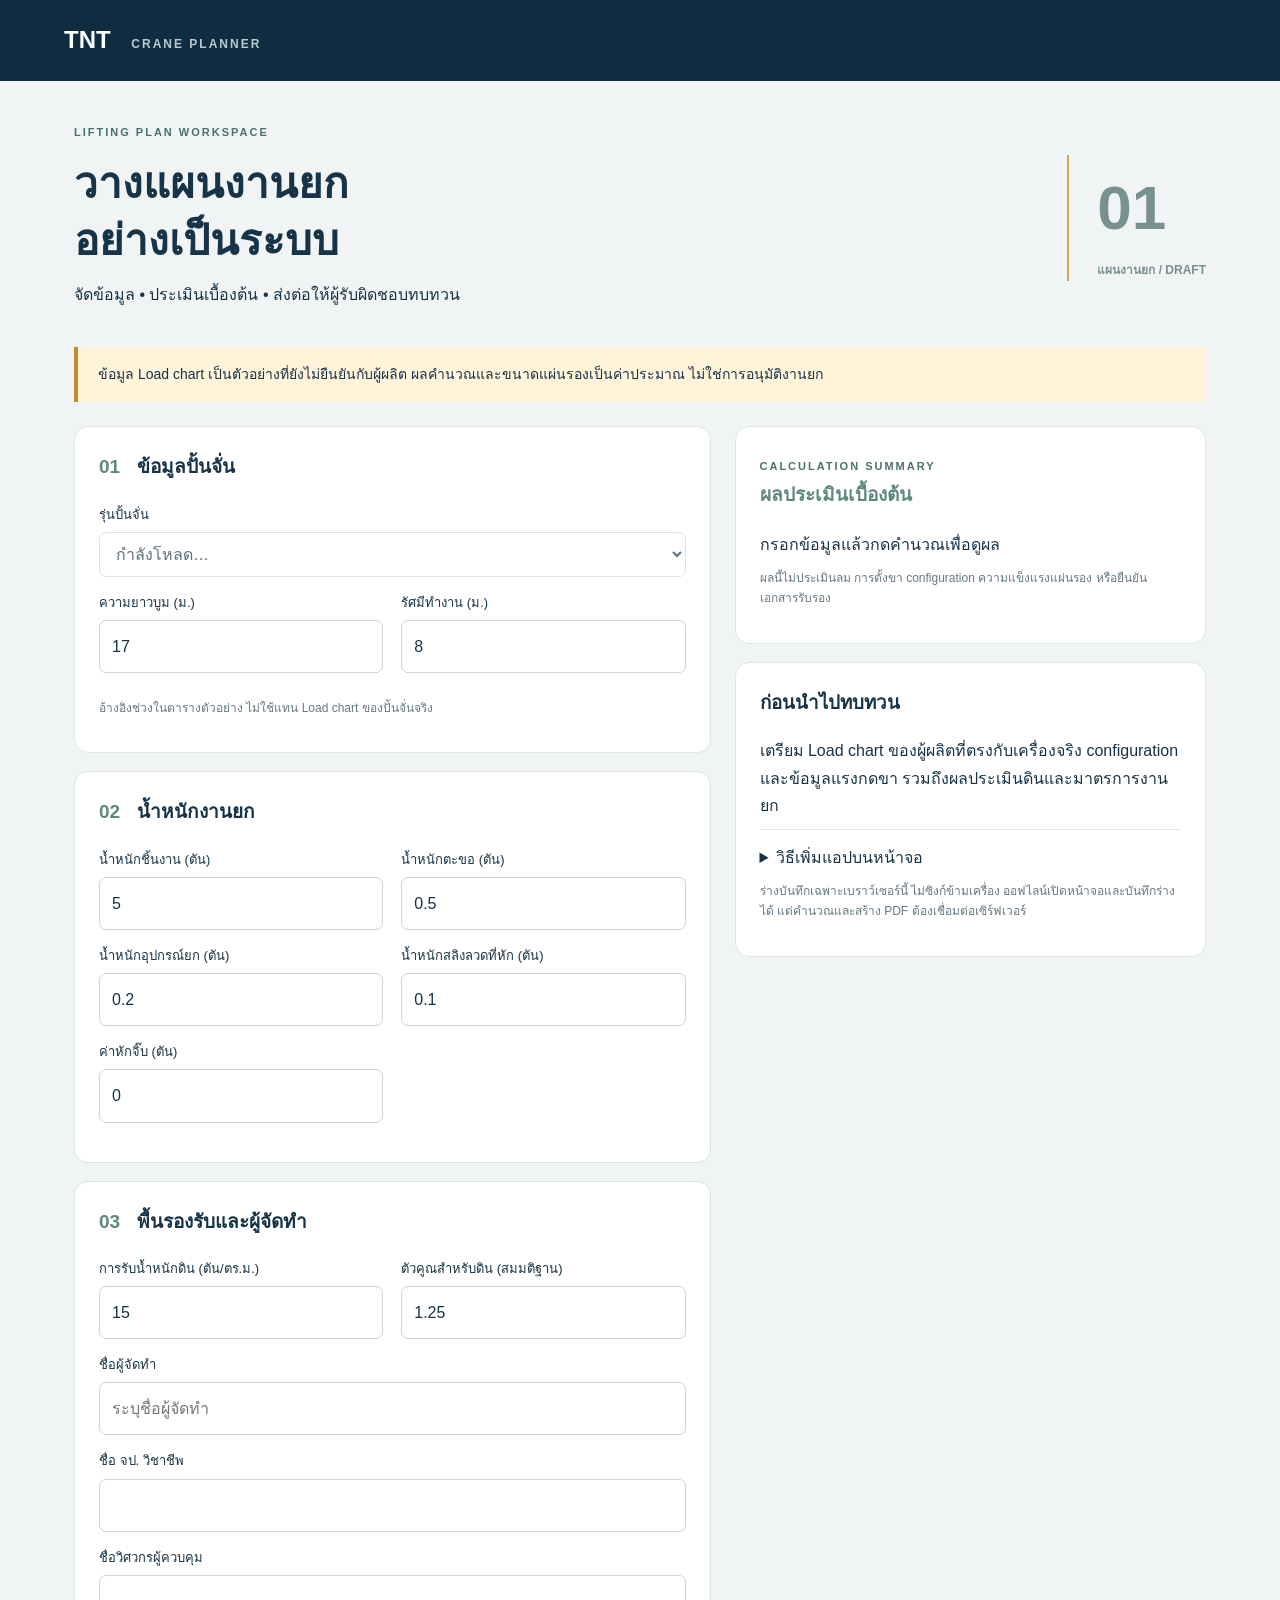
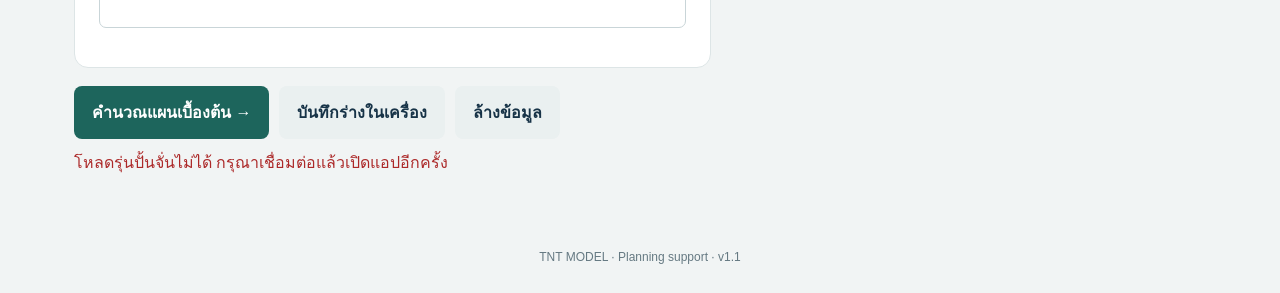
==== static/index.html @ 9330376d "feat: add installable Thai crane planning web app and draft safeguards" ====
<!doctype html><html lang="th"><head><meta charset="utf-8"><meta name="viewport" content="width=device-width,initial-scale=1"><meta name="theme-color" content="#102c40"><meta name="apple-mobile-web-app-capable" content="yes"><link rel="manifest" href="/static/manifest.webmanifest"><link rel="apple-touch-icon" href="/static/icon-192.png"><link rel="icon" href="/static/icon.svg"><link rel="stylesheet" href="/static/style.css"><title>TNT • Crane Planner</title></head><body><header><a href="/">TNT <span>CRANE PLANNER</span></a><button id="install" hidden>ติดตั้งแอป</button></header><main><div class="intro"><div><small>LIFTING PLAN WORKSPACE</small><h1>วางแผนงานยก<br>อย่างเป็นระบบ</h1><p>จัดข้อมูล • ประเมินเบื้องต้น • ส่งต่อให้ผู้รับผิดชอบทบทวน</p></div><div class="stamp">01<br><span>แผนงานยก / DRAFT</span></div></div><aside class="notice">ข้อมูล Load chart เป็นตัวอย่างที่ยังไม่ยืนยันกับผู้ผลิต ผลคำนวณและขนาดแผ่นรองเป็นค่าประมาณ ไม่ใช่การอนุมัติงานยก</aside><p id="network" role="status"></p><div class="layout"><form id="plan"><section><h2>01 <span>ข้อมูลปั้นจั่น</span></h2><label>รุ่นปั้นจั่น<select name="crane_model" id="models" required disabled><option value="">กำลังโหลด…</option></select></label><div class="fields"><label>ความยาวบูม (ม.)<input name="boom_length_m" type="number" value="17" min="0.01" step="any" required></label><label>รัศมีทำงาน (ม.)<input name="working_radius_m" type="number" value="8" min="0.01" step="any" required></label></div><p class="hint">อ้างอิงช่วงในตารางตัวอย่าง ไม่ใช้แทน Load chart ของปั้นจั่นจริง</p></section><section><h2>02 <span>น้ำหนักงานยก</span></h2><div class="fields" id="weights"></div></section><section><h2>03 <span>พื้นรองรับและผู้จัดทำ</span></h2><div class="fields" id="ground"></div><label>ชื่อผู้จัดทำ<input name="planner_name" maxlength="150" placeholder="ระบุชื่อผู้จัดทำ"></label><label>ชื่อ จป. วิชาชีพ<input name="safety_officer_name" maxlength="150"></label><label>ชื่อวิศวกรผู้ควบคุม<input name="engineer_name" maxlength="150"></label></section><div class="actions"><button type="submit" id="calculate">คำนวณแผนเบื้องต้น →</button><button type="button" id="save" class="secondary">บันทึกร่างในเครื่อง</button><button type="button" id="reset" class="secondary">ล้างข้อมูล</button></div><p id="message" role="status" aria-live="polite"></p></form><div class="results"><section><small>CALCULATION SUMMARY</small><h2>ผลประเมินเบื้องต้น</h2><p id="empty">กรอกข้อมูลแล้วกดคำนวณเพื่อดูผล</p><div id="output" hidden><div class="metric"><strong id="util"></strong><span>อัตราส่วนการใช้พิกัดตัวอย่าง</span></div><p id="status"></p><dl id="metrics"></dl><button id="pdf" class="secondary">ดาวน์โหลดรายงานร่าง PDF</button></div><p class="hint">ผลนี้ไม่ประเมินลม การตั้งขา configuration ความแข็งแรงแผ่นรอง หรือยืนยันเอกสารรับรอง</p></section><section><h3>ก่อนนำไปทบทวน</h3><p>เตรียม Load chart ของผู้ผลิตที่ตรงกับเครื่องจริง configuration และข้อมูลแรงกดขา รวมถึงผลประเมินดินและมาตรการงานยก</p><details><summary>วิธีเพิ่มแอปบนหน้าจอ</summary><p>iPhone: เปิดด้วย Safari → แชร์ → เพิ่มไปยังหน้าจอโฮม<br>Android / คอมพิวเตอร์: ใช้เมนูติดตั้งแอปของเบราว์เซอร์ (ต้องเปิดผ่าน HTTPS)</p></details><p class="hint">ร่างบันทึกเฉพาะเบราว์เซอร์นี้ ไม่ซิงก์ข้ามเครื่อง ออฟไลน์เปิดหน้าจอและบันทึกร่างได้ แต่คำนวณและสร้าง PDF ต้องเชื่อมต่อเซิร์ฟเวอร์</p></section></div></div></main><footer>TNT MODEL · Planning support · v1.1</footer><script src="/static/app.js" defer></script></body></html>
---- static/style.css ----
:root{font-family:Tahoma,Arial,sans-serif;color:#173347;background:#f1f4f4;line-height:1.7}*{box-sizing:border-box}body{margin:0}header{background:#102c40;padding:20px max(5vw,20px);display:flex;justify-content:space-between;align-items:center}header a{color:#fff;text-decoration:none;font-size:24px;font-weight:bold}header span{font-size:12px;letter-spacing:2px;margin-left:14px;color:#b9cbd1}main{max-width:1180px;margin:auto;padding:36px 24px}.intro{display:flex;justify-content:space-between;align-items:center;margin-bottom:28px}small{letter-spacing:2px;font-size:11px;color:#49716c;font-weight:bold}h1{font-size:42px;line-height:1.35;margin:12px 0}p{margin:10px 0}.stamp{font-size:62px;font-weight:bold;border-left:2px solid #d4a34b;padding-left:28px;color:#79918e}.stamp span{font-size:12px;display:block}.notice{padding:16px 20px;border-left:4px solid #c28b30;background:#fff4da;font-size:14px}.layout{display:grid;grid-template-columns:1.35fr 1fr;gap:24px;margin-top:24px}section{background:#fff;border:1px solid #dde5e6;border-radius:14px;padding:24px;margin-bottom:18px}h2{font-size:19px;margin:0 0 20px;color:#5f8880}h2 span{color:#173347;margin-left:12px}h3{margin-top:0}label{display:block;font-size:13px;margin:0 0 15px}input,select{display:block;width:100%;padding:12px;border:1px solid #c9d5d8;border-radius:7px;margin-top:6px;background:white;color:#173347;font:inherit;font-size:16px}input:focus,select:focus{outline:2px solid #3a8e81;outline-offset:2px}.fields{display:grid;grid-template-columns:1fr 1fr;gap:0 18px}.hint{font-size:12px;color:#657982}.actions{display:flex;gap:10px;flex-wrap:wrap}button{border:0;border-radius:8px;background:#1d655c;color:white;padding:13px 18px;font:inherit;font-weight:bold;cursor:pointer}.secondary{background:#eaf0f0;color:#173347}button:disabled{opacity:.5;cursor:wait}.results{align-self:start;position:sticky;top:20px}.metric{background:#102c40;color:white;padding:22px;border-radius:10px}.metric strong{font-size:42px;display:block}.metric span{font-size:12px}dl{font-size:14px}dt{color:#657982}dd{margin:0 0 14px;font-weight:bold}.error{color:#ac2929}footer{text-align:center;padding:25px;color:#657982;font-size:12px}details{border-top:1px solid #e2e8e8;padding-top:14px}summary{cursor:pointer}#message{white-space:pre-line}@media(max-width:760px){.layout{grid-template-columns:1fr}.results{position:static}h1{font-size:32px}.stamp{display:none}main{padding:24px 16px}section{padding:20px}header span{font-size:10px}.fields{gap:0 12px}}@media(max-width:380px){.fields{grid-template-columns:1fr}}
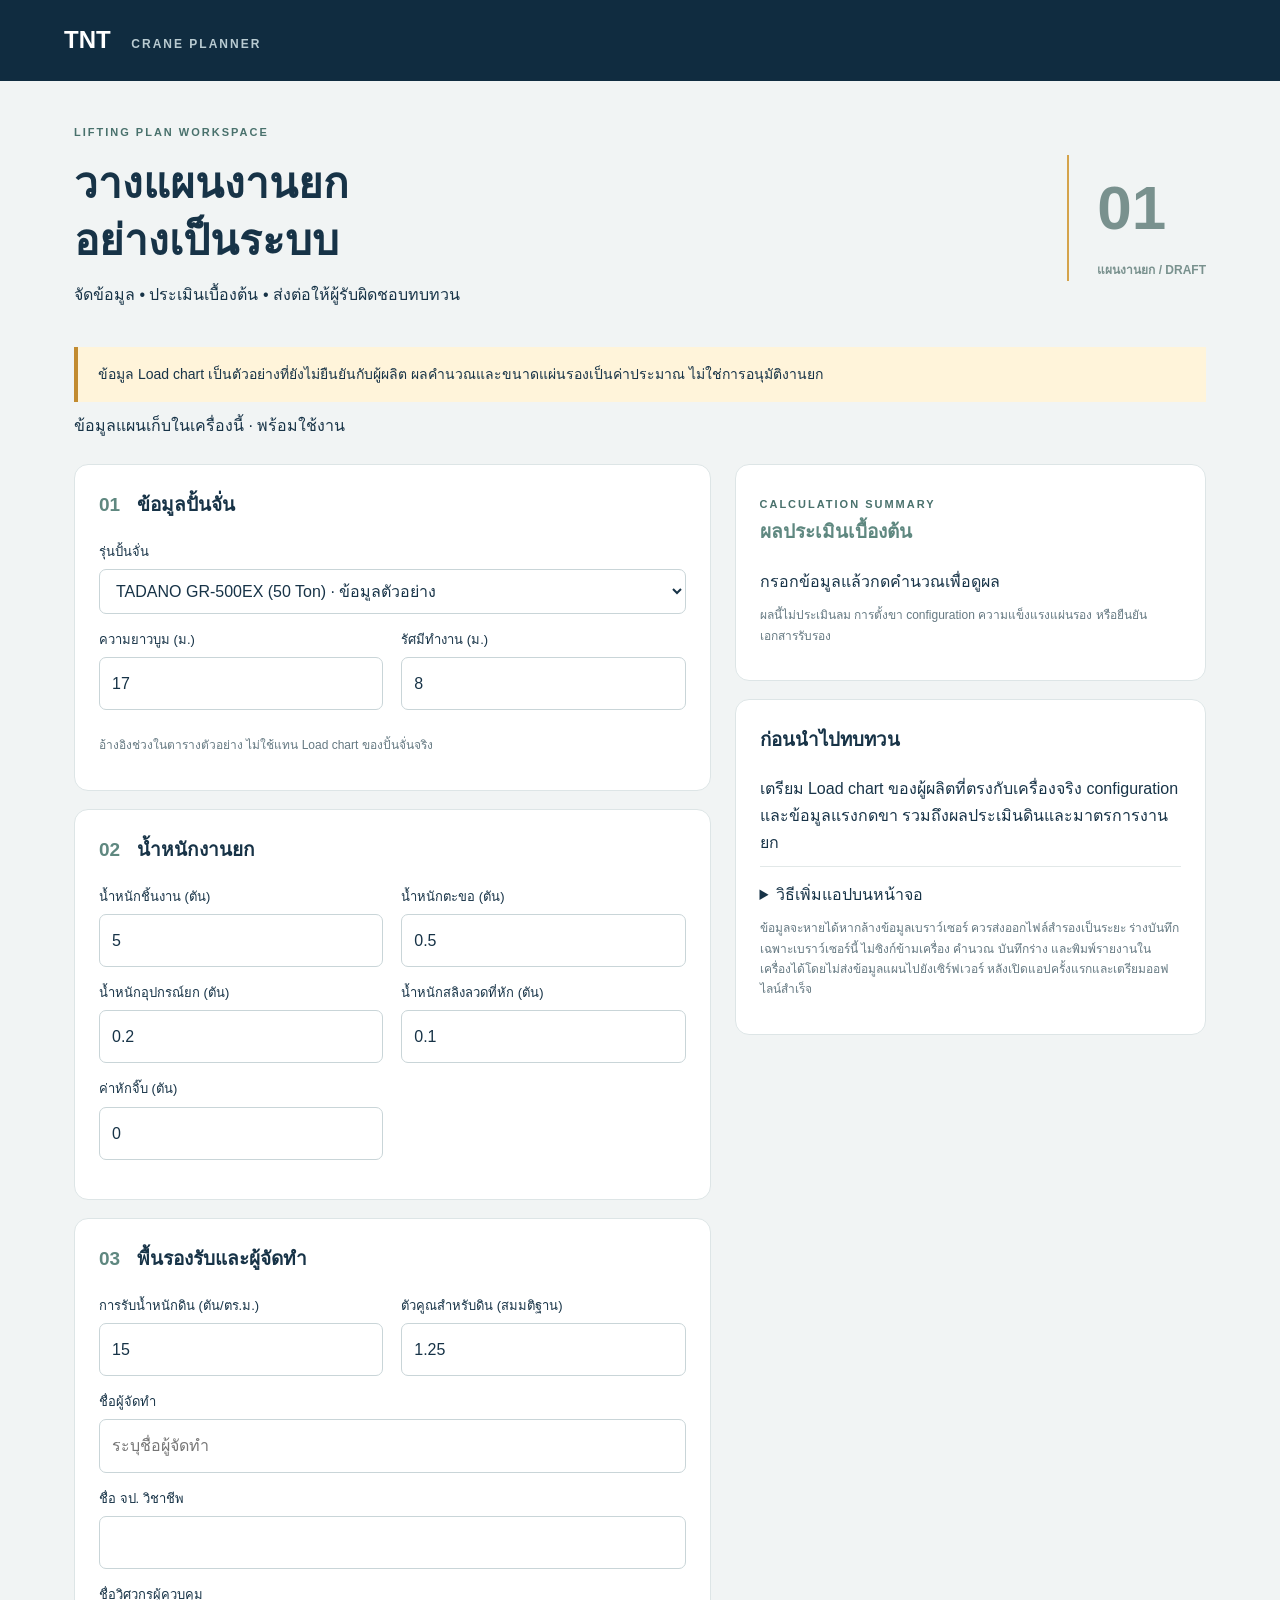
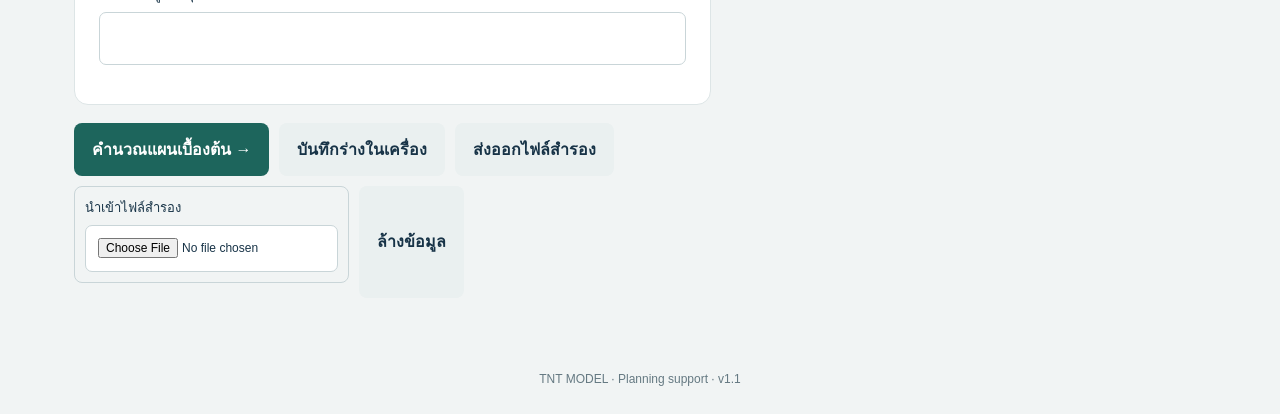
==== commit a140d128: "feat: run crane planning offline with device-local drafts and backups" ====
--- a/static/index.html
+++ b/static/index.html
@@ -1 +1 @@
-<!doctype html><html lang="th"><head><meta charset="utf-8"><meta name="viewport" content="width=device-width,initial-scale=1"><meta name="theme-color" content="#102c40"><meta name="apple-mobile-web-app-capable" content="yes"><link rel="manifest" href="/static/manifest.webmanifest"><link rel="apple-touch-icon" href="/static/icon-192.png"><link rel="icon" href="/static/icon.svg"><link rel="stylesheet" href="/static/style.css"><title>TNT • Crane Planner</title></head><body><header><a href="/">TNT <span>CRANE PLANNER</span></a><button id="install" hidden>ติดตั้งแอป</button></header><main><div class="intro"><div><small>LIFTING PLAN WORKSPACE</small><h1>วางแผนงานยก<br>อย่างเป็นระบบ</h1><p>จัดข้อมูล • ประเมินเบื้องต้น • ส่งต่อให้ผู้รับผิดชอบทบทวน</p></div><div class="stamp">01<br><span>แผนงานยก / DRAFT</span></div></div><aside class="notice">ข้อมูล Load chart เป็นตัวอย่างที่ยังไม่ยืนยันกับผู้ผลิต ผลคำนวณและขนาดแผ่นรองเป็นค่าประมาณ ไม่ใช่การอนุมัติงานยก</aside><p id="network" role="status"></p><div class="layout"><form id="plan"><section><h2>01 <span>ข้อมูลปั้นจั่น</span></h2><label>รุ่นปั้นจั่น<select name="crane_model" id="models" required disabled><option value="">กำลังโหลด…</option></select></label><div class="fields"><label>ความยาวบูม (ม.)<input name="boom_length_m" type="number" value="17" min="0.01" step="any" required></label><label>รัศมีทำงาน (ม.)<input name="working_radius_m" type="number" value="8" min="0.01" step="any" required></label></div><p class="hint">อ้างอิงช่วงในตารางตัวอย่าง ไม่ใช้แทน Load chart ของปั้นจั่นจริง</p></section><section><h2>02 <span>น้ำหนักงานยก</span></h2><div class="fields" id="weights"></div></section><section><h2>03 <span>พื้นรองรับและผู้จัดทำ</span></h2><div class="fields" id="ground"></div><label>ชื่อผู้จัดทำ<input name="planner_name" maxlength="150" placeholder="ระบุชื่อผู้จัดทำ"></label><label>ชื่อ จป. วิชาชีพ<input name="safety_officer_name" maxlength="150"></label><label>ชื่อวิศวกรผู้ควบคุม<input name="engineer_name" maxlength="150"></label></section><div class="actions"><button type="submit" id="calculate">คำนวณแผนเบื้องต้น →</button><button type="button" id="save" class="secondary">บันทึกร่างในเครื่อง</button><button type="button" id="reset" class="secondary">ล้างข้อมูล</button></div><p id="message" role="status" aria-live="polite"></p></form><div class="results"><section><small>CALCULATION SUMMARY</small><h2>ผลประเมินเบื้องต้น</h2><p id="empty">กรอกข้อมูลแล้วกดคำนวณเพื่อดูผล</p><div id="output" hidden><div class="metric"><strong id="util"></strong><span>อัตราส่วนการใช้พิกัดตัวอย่าง</span></div><p id="status"></p><dl id="metrics"></dl><button id="pdf" class="secondary">ดาวน์โหลดรายงานร่าง PDF</button></div><p class="hint">ผลนี้ไม่ประเมินลม การตั้งขา configuration ความแข็งแรงแผ่นรอง หรือยืนยันเอกสารรับรอง</p></section><section><h3>ก่อนนำไปทบทวน</h3><p>เตรียม Load chart ของผู้ผลิตที่ตรงกับเครื่องจริง configuration และข้อมูลแรงกดขา รวมถึงผลประเมินดินและมาตรการงานยก</p><details><summary>วิธีเพิ่มแอปบนหน้าจอ</summary><p>iPhone: เปิดด้วย Safari → แชร์ → เพิ่มไปยังหน้าจอโฮม<br>Android / คอมพิวเตอร์: ใช้เมนูติดตั้งแอปของเบราว์เซอร์ (ต้องเปิดผ่าน HTTPS)</p></details><p class="hint">ร่างบันทึกเฉพาะเบราว์เซอร์นี้ ไม่ซิงก์ข้ามเครื่อง ออฟไลน์เปิดหน้าจอและบันทึกร่างได้ แต่คำนวณและสร้าง PDF ต้องเชื่อมต่อเซิร์ฟเวอร์</p></section></div></div></main><footer>TNT MODEL · Planning support · v1.1</footer><script src="/static/app.js" defer></script></body></html>
+<!doctype html><html lang="th"><head><meta charset="utf-8"><meta name="viewport" content="width=device-width,initial-scale=1"><meta name="theme-color" content="#102c40"><meta name="apple-mobile-web-app-capable" content="yes"><link rel="manifest" href="/static/manifest.webmanifest"><link rel="apple-touch-icon" href="/static/icon-192.png"><link rel="icon" href="/static/icon.svg"><link rel="stylesheet" href="/static/style.css"><title>TNT • Crane Planner</title></head><body><header><a href="/">TNT <span>CRANE PLANNER</span></a><button id="install" hidden>ติดตั้งแอป</button></header><main><div class="intro"><div><small>LIFTING PLAN WORKSPACE</small><h1>วางแผนงานยก<br>อย่างเป็นระบบ</h1><p>จัดข้อมูล • ประเมินเบื้องต้น • ส่งต่อให้ผู้รับผิดชอบทบทวน</p></div><div class="stamp">01<br><span>แผนงานยก / DRAFT</span></div></div><aside class="notice">ข้อมูล Load chart เป็นตัวอย่างที่ยังไม่ยืนยันกับผู้ผลิต ผลคำนวณและขนาดแผ่นรองเป็นค่าประมาณ ไม่ใช่การอนุมัติงานยก</aside><p id="network" role="status"></p><div class="layout"><form id="plan"><section><h2>01 <span>ข้อมูลปั้นจั่น</span></h2><label>รุ่นปั้นจั่น<select name="crane_model" id="models" required disabled><option value="">กำลังโหลด…</option></select></label><div class="fields"><label>ความยาวบูม (ม.)<input name="boom_length_m" type="number" value="17" min="0.01" step="any" required></label><label>รัศมีทำงาน (ม.)<input name="working_radius_m" type="number" value="8" min="0.01" step="any" required></label></div><p class="hint">อ้างอิงช่วงในตารางตัวอย่าง ไม่ใช้แทน Load chart ของปั้นจั่นจริง</p></section><section><h2>02 <span>น้ำหนักงานยก</span></h2><div class="fields" id="weights"></div></section><section><h2>03 <span>พื้นรองรับและผู้จัดทำ</span></h2><div class="fields" id="ground"></div><label>ชื่อผู้จัดทำ<input name="planner_name" maxlength="150" placeholder="ระบุชื่อผู้จัดทำ"></label><label>ชื่อ จป. วิชาชีพ<input name="safety_officer_name" maxlength="150"></label><label>ชื่อวิศวกรผู้ควบคุม<input name="engineer_name" maxlength="150"></label></section><div class="actions"><button type="submit" id="calculate">คำนวณแผนเบื้องต้น →</button><button type="button" id="save" class="secondary">บันทึกร่างในเครื่อง</button><button type="button" id="backup" class="secondary">ส่งออกไฟล์สำรอง</button><label class="import-label">นำเข้าไฟล์สำรอง<input id="import" type="file" accept="application/json,.json"></label><button type="button" id="reset" class="secondary">ล้างข้อมูล</button></div><p id="message" role="status" aria-live="polite"></p></form><div class="results"><section><small>CALCULATION SUMMARY</small><h2>ผลประเมินเบื้องต้น</h2><p id="empty">กรอกข้อมูลแล้วกดคำนวณเพื่อดูผล</p><div id="output" hidden><div class="metric"><strong id="util"></strong><span>อัตราส่วนการใช้พิกัดตัวอย่าง</span></div><p id="status"></p><dl id="metrics"></dl><button id="pdf" class="secondary">พิมพ์ / บันทึก PDF ในเครื่อง</button></div><p class="hint">ผลนี้ไม่ประเมินลม การตั้งขา configuration ความแข็งแรงแผ่นรอง หรือยืนยันเอกสารรับรอง</p></section><section><h3>ก่อนนำไปทบทวน</h3><p>เตรียม Load chart ของผู้ผลิตที่ตรงกับเครื่องจริง configuration และข้อมูลแรงกดขา รวมถึงผลประเมินดินและมาตรการงานยก</p><details><summary>วิธีเพิ่มแอปบนหน้าจอ</summary><p>iPhone: เปิดด้วย Safari → แชร์ → เพิ่มไปยังหน้าจอโฮม<br>Android / คอมพิวเตอร์: ใช้เมนูติดตั้งแอปของเบราว์เซอร์ (ต้องเปิดผ่าน HTTPS)</p></details><p class="hint">ข้อมูลจะหายได้หากล้างข้อมูลเบราว์เซอร์ ควรส่งออกไฟล์สำรองเป็นระยะ ร่างบันทึกเฉพาะเบราว์เซอร์นี้ ไม่ซิงก์ข้ามเครื่อง คำนวณ บันทึกร่าง และพิมพ์รายงานในเครื่องได้โดยไม่ส่งข้อมูลแผนไปยังเซิร์ฟเวอร์ หลังเปิดแอปครั้งแรกและเตรียมออฟไลน์สำเร็จ</p></section></div></div></main><footer>TNT MODEL · Planning support · v1.1</footer><script src="/static/calculator.js"></script><script src="/static/app.js" defer></script></body></html>
--- a/static/style.css
+++ b/static/style.css
@@ -1 +1,3 @@
 :root{font-family:Tahoma,Arial,sans-serif;color:#173347;background:#f1f4f4;line-height:1.7}*{box-sizing:border-box}body{margin:0}header{background:#102c40;padding:20px max(5vw,20px);display:flex;justify-content:space-between;align-items:center}header a{color:#fff;text-decoration:none;font-size:24px;font-weight:bold}header span{font-size:12px;letter-spacing:2px;margin-left:14px;color:#b9cbd1}main{max-width:1180px;margin:auto;padding:36px 24px}.intro{display:flex;justify-content:space-between;align-items:center;margin-bottom:28px}small{letter-spacing:2px;font-size:11px;color:#49716c;font-weight:bold}h1{font-size:42px;line-height:1.35;margin:12px 0}p{margin:10px 0}.stamp{font-size:62px;font-weight:bold;border-left:2px solid #d4a34b;padding-left:28px;color:#79918e}.stamp span{font-size:12px;display:block}.notice{padding:16px 20px;border-left:4px solid #c28b30;background:#fff4da;font-size:14px}.layout{display:grid;grid-template-columns:1.35fr 1fr;gap:24px;margin-top:24px}section{background:#fff;border:1px solid #dde5e6;border-radius:14px;padding:24px;margin-bottom:18px}h2{font-size:19px;margin:0 0 20px;color:#5f8880}h2 span{color:#173347;margin-left:12px}h3{margin-top:0}label{display:block;font-size:13px;margin:0 0 15px}input,select{display:block;width:100%;padding:12px;border:1px solid #c9d5d8;border-radius:7px;margin-top:6px;background:white;color:#173347;font:inherit;font-size:16px}input:focus,select:focus{outline:2px solid #3a8e81;outline-offset:2px}.fields{display:grid;grid-template-columns:1fr 1fr;gap:0 18px}.hint{font-size:12px;color:#657982}.actions{display:flex;gap:10px;flex-wrap:wrap}button{border:0;border-radius:8px;background:#1d655c;color:white;padding:13px 18px;font:inherit;font-weight:bold;cursor:pointer}.secondary{background:#eaf0f0;color:#173347}button:disabled{opacity:.5;cursor:wait}.results{align-self:start;position:sticky;top:20px}.metric{background:#102c40;color:white;padding:22px;border-radius:10px}.metric strong{font-size:42px;display:block}.metric span{font-size:12px}dl{font-size:14px}dt{color:#657982}dd{margin:0 0 14px;font-weight:bold}.error{color:#ac2929}footer{text-align:center;padding:25px;color:#657982;font-size:12px}details{border-top:1px solid #e2e8e8;padding-top:14px}summary{cursor:pointer}#message{white-space:pre-line}@media(max-width:760px){.layout{grid-template-columns:1fr}.results{position:static}h1{font-size:32px}.stamp{display:none}main{padding:24px 16px}section{padding:20px}header span{font-size:10px}.fields{gap:0 12px}}@media(max-width:380px){.fields{grid-template-columns:1fr}}
+
+.import-label{border:1px solid #c9d5d8;padding:10px;border-radius:8px}.import-label input{font-size:12px} @media print{body{background:white}header,.intro,.notice,#network,.actions,#message,footer,#pdf,details,.import-label{display:none!important}.layout{display:block}.results{position:static}main{padding:0}section{break-inside:avoid;border:1px solid #ccc;margin:8px 0;padding:12px}.metric{background:white;color:black}.fields{grid-template-columns:1fr 1fr}input,select{border:0;padding:0}h1{font-size:22px}.results section:last-child{display:block}body:before{content:"TNT CRANE PLANNER — DRAFT / NOT APPROVED";display:block;font-weight:bold;text-align:center}@page{size:A4;margin:12mm}}
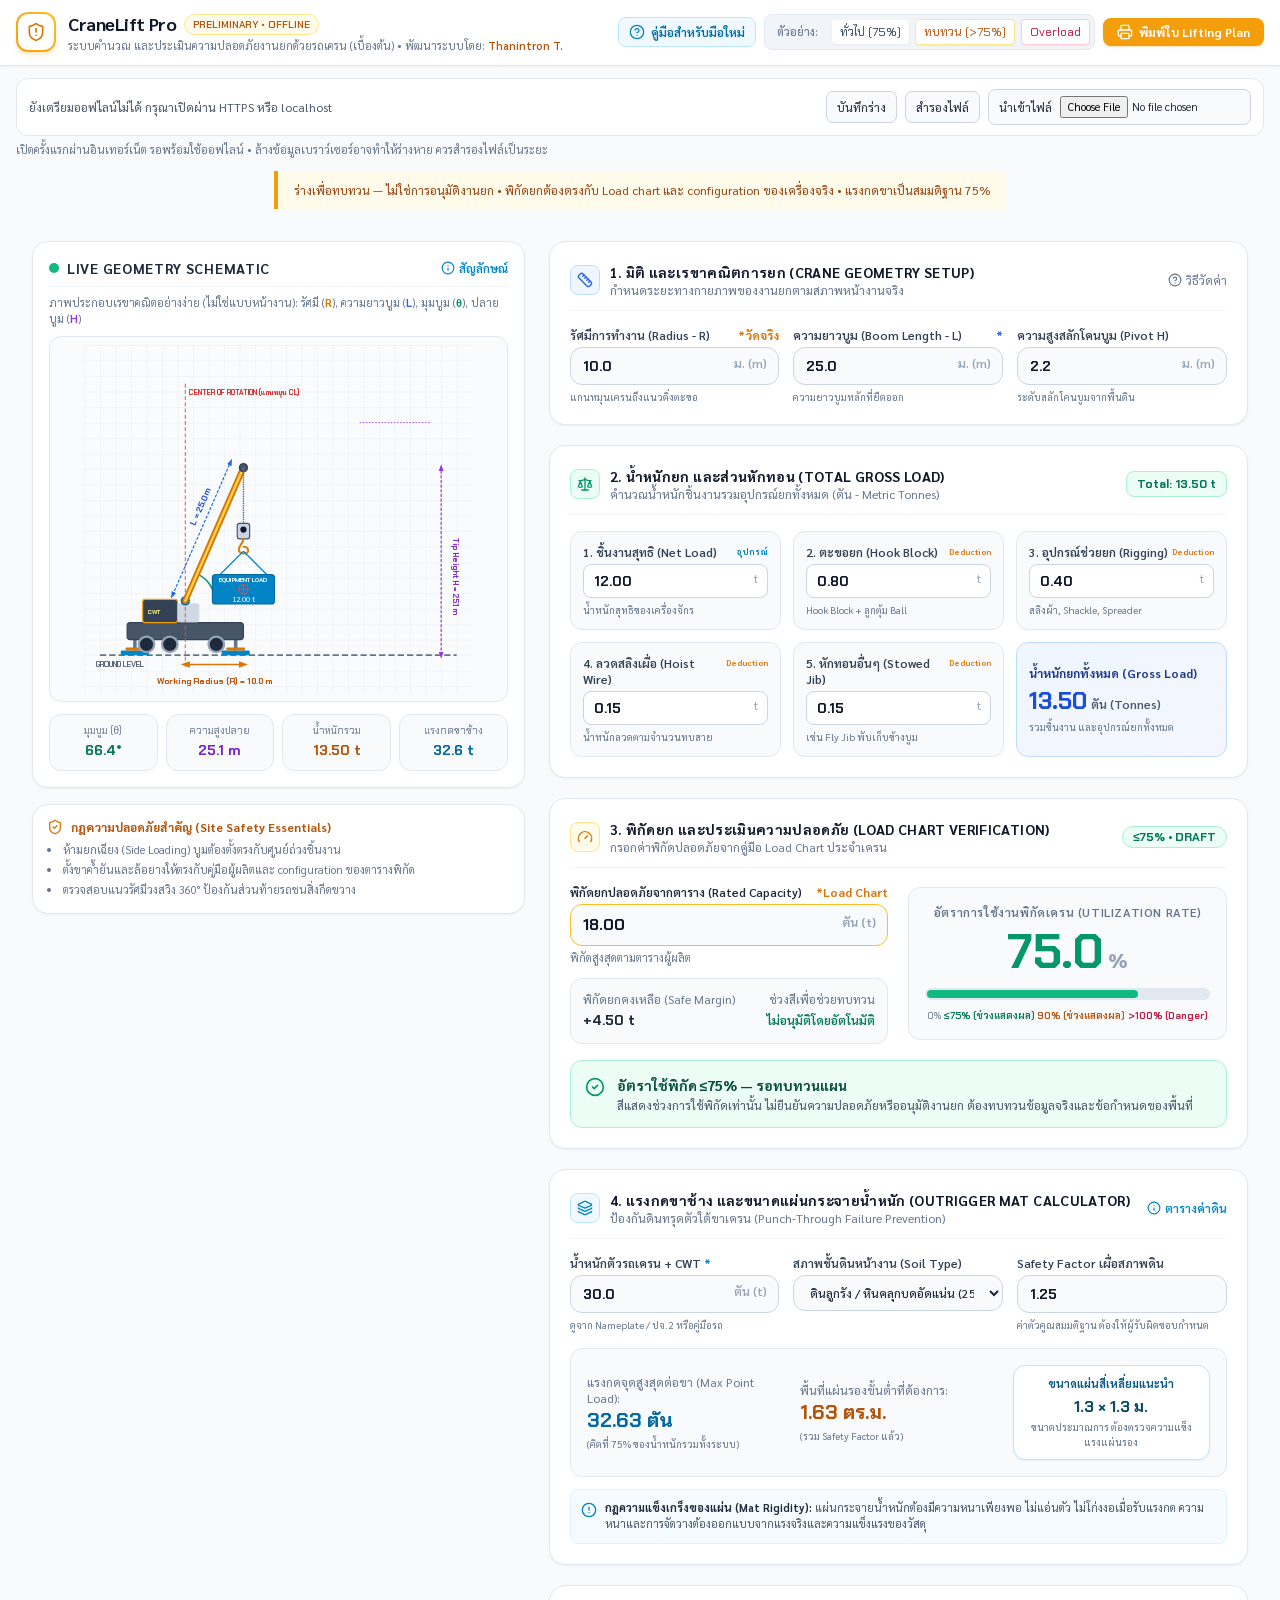
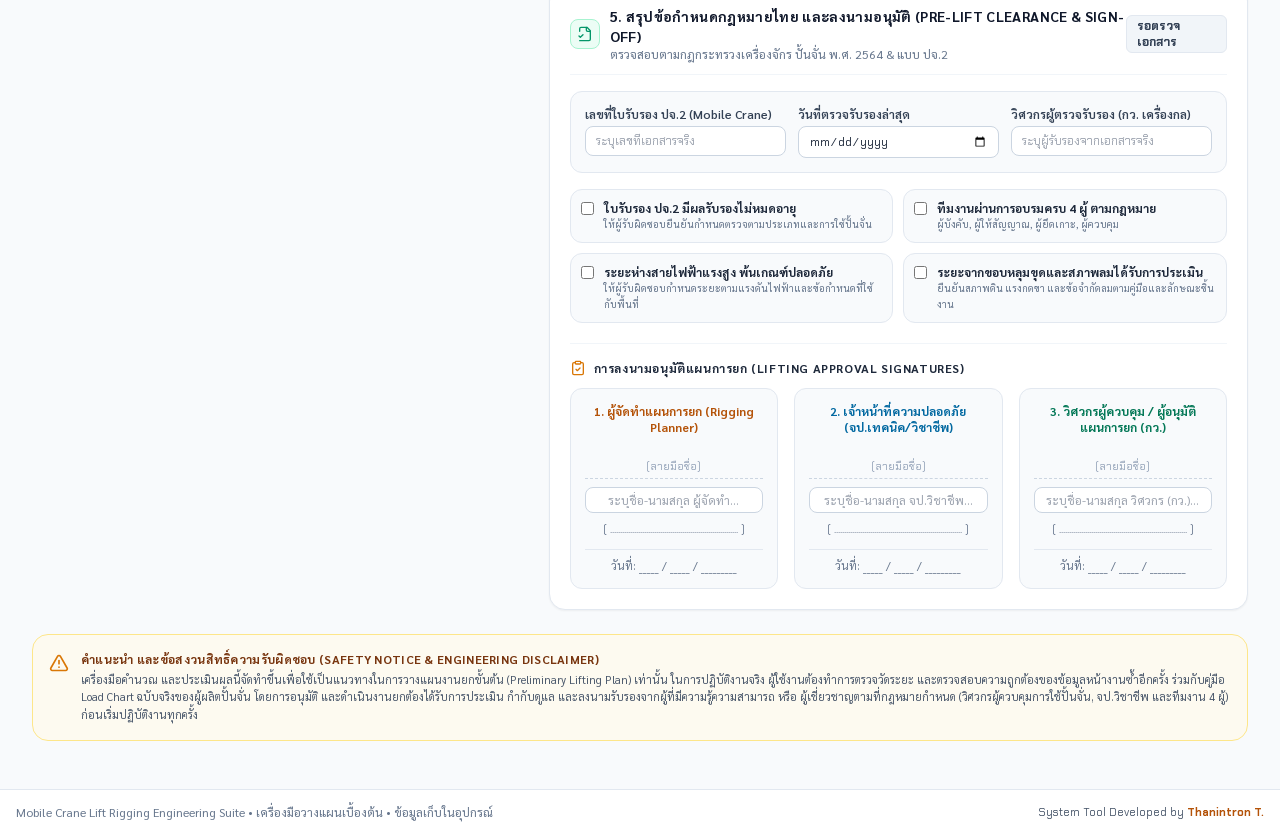
==== commit ec2ed6ab: "feat: restore supplied CraneLift Pro interface with offline device storage" ====
--- a/static/index.html
+++ b/static/index.html
@@ -1 +1,902 @@
-<!doctype html><html lang="th"><head><meta charset="utf-8"><meta name="viewport" content="width=device-width,initial-scale=1"><meta name="theme-color" content="#102c40"><meta name="apple-mobile-web-app-capable" content="yes"><link rel="manifest" href="/static/manifest.webmanifest"><link rel="apple-touch-icon" href="/static/icon-192.png"><link rel="icon" href="/static/icon.svg"><link rel="stylesheet" href="/static/style.css"><title>TNT • Crane Planner</title></head><body><header><a href="/">TNT <span>CRANE PLANNER</span></a><button id="install" hidden>ติดตั้งแอป</button></header><main><div class="intro"><div><small>LIFTING PLAN WORKSPACE</small><h1>วางแผนงานยก<br>อย่างเป็นระบบ</h1><p>จัดข้อมูล • ประเมินเบื้องต้น • ส่งต่อให้ผู้รับผิดชอบทบทวน</p></div><div class="stamp">01<br><span>แผนงานยก / DRAFT</span></div></div><aside class="notice">ข้อมูล Load chart เป็นตัวอย่างที่ยังไม่ยืนยันกับผู้ผลิต ผลคำนวณและขนาดแผ่นรองเป็นค่าประมาณ ไม่ใช่การอนุมัติงานยก</aside><p id="network" role="status"></p><div class="layout"><form id="plan"><section><h2>01 <span>ข้อมูลปั้นจั่น</span></h2><label>รุ่นปั้นจั่น<select name="crane_model" id="models" required disabled><option value="">กำลังโหลด…</option></select></label><div class="fields"><label>ความยาวบูม (ม.)<input name="boom_length_m" type="number" value="17" min="0.01" step="any" required></label><label>รัศมีทำงาน (ม.)<input name="working_radius_m" type="number" value="8" min="0.01" step="any" required></label></div><p class="hint">อ้างอิงช่วงในตารางตัวอย่าง ไม่ใช้แทน Load chart ของปั้นจั่นจริง</p></section><section><h2>02 <span>น้ำหนักงานยก</span></h2><div class="fields" id="weights"></div></section><section><h2>03 <span>พื้นรองรับและผู้จัดทำ</span></h2><div class="fields" id="ground"></div><label>ชื่อผู้จัดทำ<input name="planner_name" maxlength="150" placeholder="ระบุชื่อผู้จัดทำ"></label><label>ชื่อ จป. วิชาชีพ<input name="safety_officer_name" maxlength="150"></label><label>ชื่อวิศวกรผู้ควบคุม<input name="engineer_name" maxlength="150"></label></section><div class="actions"><button type="submit" id="calculate">คำนวณแผนเบื้องต้น →</button><button type="button" id="save" class="secondary">บันทึกร่างในเครื่อง</button><button type="button" id="backup" class="secondary">ส่งออกไฟล์สำรอง</button><label class="import-label">นำเข้าไฟล์สำรอง<input id="import" type="file" accept="application/json,.json"></label><button type="button" id="reset" class="secondary">ล้างข้อมูล</button></div><p id="message" role="status" aria-live="polite"></p></form><div class="results"><section><small>CALCULATION SUMMARY</small><h2>ผลประเมินเบื้องต้น</h2><p id="empty">กรอกข้อมูลแล้วกดคำนวณเพื่อดูผล</p><div id="output" hidden><div class="metric"><strong id="util"></strong><span>อัตราส่วนการใช้พิกัดตัวอย่าง</span></div><p id="status"></p><dl id="metrics"></dl><button id="pdf" class="secondary">พิมพ์ / บันทึก PDF ในเครื่อง</button></div><p class="hint">ผลนี้ไม่ประเมินลม การตั้งขา configuration ความแข็งแรงแผ่นรอง หรือยืนยันเอกสารรับรอง</p></section><section><h3>ก่อนนำไปทบทวน</h3><p>เตรียม Load chart ของผู้ผลิตที่ตรงกับเครื่องจริง configuration และข้อมูลแรงกดขา รวมถึงผลประเมินดินและมาตรการงานยก</p><details><summary>วิธีเพิ่มแอปบนหน้าจอ</summary><p>iPhone: เปิดด้วย Safari → แชร์ → เพิ่มไปยังหน้าจอโฮม<br>Android / คอมพิวเตอร์: ใช้เมนูติดตั้งแอปของเบราว์เซอร์ (ต้องเปิดผ่าน HTTPS)</p></details><p class="hint">ข้อมูลจะหายได้หากล้างข้อมูลเบราว์เซอร์ ควรส่งออกไฟล์สำรองเป็นระยะ ร่างบันทึกเฉพาะเบราว์เซอร์นี้ ไม่ซิงก์ข้ามเครื่อง คำนวณ บันทึกร่าง และพิมพ์รายงานในเครื่องได้โดยไม่ส่งข้อมูลแผนไปยังเซิร์ฟเวอร์ หลังเปิดแอปครั้งแรกและเตรียมออฟไลน์สำเร็จ</p></section></div></div></main><footer>TNT MODEL · Planning support · v1.1</footer><script src="/static/calculator.js"></script><script src="/static/app.js" defer></script></body></html>
+<!DOCTYPE html>
+
+<html class="h-full bg-slate-50" lang="th">
+<head>
+<meta charset="utf-8"/>
+<meta content="width=device-width, initial-scale=1.0, maximum-scale=5.0" name="viewport"/>
+<title>Mobile Crane Lifting Plan &amp; Safety Calculator - By Thanintron T.</title>
+<!-- Tailwind CSS CDN -->
+<link href="/static/tailwind.css" rel="stylesheet"/>
+<!-- Google Fonts: Chakra Petch, Sarabun & Inter -->
+<!-- Lucide Icons -->
+<script src="/static/lucide.min.js"></script><link href="/static/fonts.css" rel="stylesheet"/>
+<style>
+    body {
+      font-family: 'Sarabun', 'Inter', sans-serif;
+    }
+    .font-mono-eng {
+      font-family: 'Chakra Petch', 'Inter', monospace;
+    }
+    .trans-smooth {
+      transition: all 0.2s cubic-bezier(0.4, 0, 0.2, 1);
+    }
+    /* Custom Scrollbar for Light Theme */
+    ::-webkit-scrollbar {
+      width: 7px;
+      height: 7px;
+    }
+    ::-webkit-scrollbar-track {
+      background: #f1f5f9;
+    }
+    ::-webkit-scrollbar-thumb {
+      background: #cbd5e1;
+      border-radius: 4px;
+    }
+    ::-webkit-scrollbar-thumb:hover {
+      background: #94a3b8;
+    }
+
+    /* Print Style Optimization */
+    @media print {
+      body {
+        background: #ffffff !important;
+        color: #0f172a !important;
+      }
+      .no-print {
+        display: none !important;
+      }
+      .print-surface {
+        background: #ffffff !important;
+        border: 1px solid #cbd5e1 !important;
+        color: #0f172a !important;
+        box-shadow: none !important;
+      }
+      .print-text-dark {
+        color: #0f172a !important;
+      }
+      .print-text-muted {
+        color: #475569 !important;
+      }
+      .print-border-b {
+        border-bottom: 1px solid #94a3b8 !important;
+      }
+      .page-break-after {
+        page-break-after: always;
+      }
+    }
+  </style>
+<link href="/static/manifest.webmanifest" rel="manifest"/><meta content="#f59e0b" name="theme-color"/><meta content="yes" name="apple-mobile-web-app-capable"/><link href="/static/icon-192.png" rel="apple-touch-icon"/><link href="/static/device.css" rel="stylesheet"/></head>
+<body class="bg-slate-50 text-slate-800 min-h-screen flex flex-col antialiased selection:bg-amber-500 selection:text-white">
+<!-- TOP APP HEADER (Light Theme) -->
+<header class="bg-white/95 backdrop-blur-md border-b border-slate-200 sticky top-0 z-40 px-4 py-2.5 shadow-sm no-print">
+<div class="max-w-7xl mx-auto flex flex-wrap items-center justify-between gap-3">
+<!-- Brand & Metadata -->
+<div class="flex items-center space-x-3">
+<div class="w-10 h-10 rounded-xl bg-gradient-to-tr from-amber-500 to-amber-400 p-0.5 flex items-center justify-center shadow-md shadow-amber-500/20">
+<div class="w-full h-full bg-white rounded-[10px] flex items-center justify-center">
+<i class="w-5 h-5 text-amber-600" data-lucide="shield-alert"></i>
+</div>
+</div>
+<div>
+<div class="flex items-center gap-2">
+<h1 class="text-base md:text-lg font-bold tracking-tight text-slate-900">
+              CraneLift Pro
+            </h1>
+<span class="text-[10px] px-2 py-0.5 rounded-full bg-amber-50 text-amber-700 border border-amber-200 font-semibold font-mono-eng">
+              PRELIMINARY • OFFLINE
+            </span>
+</div>
+<p class="text-[11px] text-slate-500">
+            ระบบคำนวณ และประเมินความปลอดภัยงานยกด้วยรถเครน (เบื้องต้น) • พัฒนาระบบโดย: <span class="text-amber-700 font-semibold">Thanintron T.</span>
+</p>
+</div>
+</div>
+<!-- Quick Actions -->
+<div class="flex items-center gap-2 flex-wrap">
+<!-- Help Guide Button -->
+<button class="px-2.5 py-1.5 rounded-lg bg-sky-50 hover:bg-sky-100 text-sky-700 text-xs font-semibold border border-sky-200 trans-smooth flex items-center gap-1.5 cursor-pointer" onclick="openModal('guideModal')">
+<i class="w-4 h-4 text-sky-600" data-lucide="help-circle"></i>
+<span>คู่มือสำหรับมือใหม่</span>
+</button>
+<!-- Presets -->
+<div class="hidden sm:flex items-center gap-1.5 bg-slate-100 p-1 rounded-lg border border-slate-200">
+<span class="text-[11px] text-slate-500 px-2 font-medium">ตัวอย่าง:</span>
+<button class="px-2 py-1 rounded bg-white hover:bg-slate-200 text-slate-700 text-xs font-mono-eng shadow-xs trans-smooth cursor-pointer" onclick="loadPreset('standard')">
+            ทั่วไป (75%)
+          </button>
+<button class="px-2 py-1 rounded bg-white hover:bg-amber-50 text-amber-700 text-xs font-mono-eng border border-amber-200 shadow-xs trans-smooth cursor-pointer" onclick="loadPreset('critical')">
+            ทบทวน (&gt;75%)
+          </button>
+<button class="px-2 py-1 rounded bg-white hover:bg-rose-50 text-rose-700 text-xs font-mono-eng border border-rose-200 shadow-xs trans-smooth cursor-pointer" onclick="loadPreset('overload')">
+            Overload
+          </button>
+</div>
+<!-- Print Action -->
+<button class="px-3.5 py-1.5 rounded-lg bg-amber-500 hover:bg-amber-600 text-white text-xs font-bold shadow-sm shadow-amber-500/30 trans-smooth flex items-center gap-1.5 cursor-pointer" id="printPlan" onclick="printPlan()">
+<i class="w-4 h-4" data-lucide="printer"></i>
+<span>พิมพ์ใบ Lifting Plan</span>
+</button>
+</div>
+</div>
+</header>
+<!-- MAIN WORKSPACE CONTAINER -->
+<div class="max-w-7xl mx-auto w-full px-4 pt-3 no-print"><div class="device-toolbar"><span aria-live="polite" id="deviceStatus" role="status">ข้อมูลเก็บในเครื่องนี้ • ไม่ซิงก์ออนไลน์</span><button id="deviceSave" type="button">บันทึกร่าง</button><button id="deviceBackup" type="button">สำรองไฟล์</button><label>นำเข้าไฟล์<input accept=".json,application/json" id="deviceImport" type="file"/></label><button hidden="" id="deviceInstall" type="button">ติดตั้งแอป</button></div><p class="device-hint">เปิดครั้งแรกผ่านอินเทอร์เน็ต รอพร้อมใช้ออฟไลน์ • ล้างข้อมูลเบราว์เซอร์อาจทำให้ร่างหาย ควรสำรองไฟล์เป็นระยะ</p></div><p class="draft-notice" id="draftNotice">ร่างเพื่อทบทวน — ไม่ใช่การอนุมัติงานยก • พิกัดยกต้องตรงกับ Load chart และ configuration ของเครื่องจริง • แรงกดขาเป็นสมมติฐาน 75%</p><main class="max-w-7xl mx-auto w-full p-4 sm:p-6 lg:p-8 flex-1">
+<div class="grid grid-cols-1 lg:grid-cols-12 gap-6 items-start">
+<!-- ================= LEFT COLUMN: STICKY LIVE SCHEMATIC (5 cols on lg) ================= -->
+<div class="lg:col-span-5 flex flex-col gap-4 lg:sticky lg:top-20 z-10">
+<!-- Interactive SVG Diagram Card -->
+<div class="bg-white border border-slate-200 rounded-2xl p-4 shadow-sm flex flex-col overflow-hidden print-surface">
+<div class="flex items-center justify-between mb-2 pb-2 border-b border-slate-100">
+<div class="flex items-center gap-2">
+<span class="w-2.5 h-2.5 rounded-full bg-emerald-500 animate-pulse"></span>
+<h2 class="text-xs md:text-sm font-bold uppercase tracking-wider text-slate-800">
+                Live Geometry Schematic
+              </h2>
+</div>
+<button class="no-print text-xs text-sky-600 hover:text-sky-700 flex items-center gap-1 font-semibold cursor-pointer" onclick="openModal('diagramExplainerModal')">
+<i class="w-3.5 h-3.5" data-lucide="info"></i> สัญลักษณ์
+            </button>
+</div>
+<p class="text-[11px] text-slate-500 mb-2">
+            ภาพประกอบเรขาคณิตอย่างง่าย (ไม่ใช่แบบหน้างาน): รัศมี (<span class="text-amber-600 font-bold">R</span>), ความยาวบูม (<span class="text-blue-600 font-bold">L</span>), มุมบูม (<span class="text-emerald-600 font-bold">θ</span>), ปลายบูม (<span class="text-purple-600 font-bold">H</span>)
+          </p>
+<!-- Aspect Ratio Preserved SVG Canvas -->
+<div class="w-full aspect-[5/4] bg-slate-50/80 rounded-xl border border-slate-200 p-2 relative flex items-center justify-center overflow-hidden">
+<svg class="w-full h-full" id="craneSvg" preserveaspectratio="xMidYMid meet" viewbox="0 0 500 450">
+<defs>
+<marker id="arrowR" markerheight="6" markerwidth="6" orient="auto-start-reverse" refx="5" refy="5" viewbox="0 0 10 10">
+<path d="M 0 1.5 L 10 5 L 0 8.5 z" fill="#d97706"></path>
+</marker>
+<marker id="arrowL" markerheight="6" markerwidth="6" orient="auto-start-reverse" refx="5" refy="5" viewbox="0 0 10 10">
+<path d="M 0 1.5 L 10 5 L 0 8.5 z" fill="#2563eb"></path>
+</marker>
+<marker id="arrowH" markerheight="6" markerwidth="6" orient="auto-start-reverse" refx="5" refy="5" viewbox="0 0 10 10">
+<path d="M 0 1.5 L 10 5 L 0 8.5 z" fill="#9333ea"></path>
+</marker>
+<pattern height="20" id="grid" patternunits="userSpaceOnUse" width="20">
+<path d="M 20 0 L 0 0 0 20" fill="none" stroke="#e2e8f0" stroke-width="0.8"></path>
+</pattern>
+</defs>
+<!-- Grid -->
+<rect fill="url(#grid)" height="450" width="500"></rect>
+<!-- Ground Reference -->
+<line stroke="#64748b" stroke-dasharray="8 4" stroke-width="2.5" x1="20" x2="480" y1="400" y2="400"></line>
+<text fill="#475569" font-family="'Chakra Petch', monospace" font-size="10" font-weight="600" x="15" y="415">GROUND LEVEL</text>
+<!-- Crane Chassis & Outriggers -->
+<g id="carrierGroup">
+<!-- Outrigger Mats (Under Pads) -->
+<rect fill="#0284c7" height="6" id="visualMatRear" rx="1.5" width="46" x="42" y="394"></rect>
+<rect fill="#0284c7" height="6" id="visualMatFront" rx="1.5" width="46" x="172" y="394"></rect>
+<!-- Jack Cylinders -->
+<line stroke="#64748b" stroke-width="4.5" x1="65" x2="65" y1="375" y2="394"></line>
+<line stroke="#64748b" stroke-width="4.5" x1="195" x2="195" y1="375" y2="394"></line>
+<rect fill="#d97706" height="4" rx="1" width="24" x="53" y="390"></rect>
+<rect fill="#d97706" height="4" rx="1" width="24" x="183" y="390"></rect>
+<!-- Truck Chassis -->
+<rect fill="#475569" height="22" rx="4" stroke="#334155" stroke-width="1.5" width="150" x="55" y="358"></rect>
+<!-- Tires -->
+<circle cx="80" cy="386" fill="#1e293b" r="10" stroke="#94a3b8" stroke-width="3"></circle>
+<circle cx="110" cy="386" fill="#1e293b" r="10" stroke="#94a3b8" stroke-width="3"></circle>
+<circle cx="170" cy="386" fill="#1e293b" r="10" stroke="#94a3b8" stroke-width="3"></circle>
+<!-- Superstructure & Cabin -->
+<rect fill="#334155" height="30" rx="3" stroke="#f59e0b" stroke-width="1.5" width="45" x="75" y="328"></rect>
+<text fill="#fef08a" font-family="'Chakra Petch', monospace" font-size="8" font-weight="bold" x="82" y="347">CWT</text>
+<rect fill="#cbd5e1" height="25" opacity="0.9" rx="3" width="28" x="120" y="333"></rect>
+</g>
+<!-- Center of Rotation (CL) -->
+<line stroke="#ef4444" stroke-dasharray="5 3" stroke-width="1.2" x1="130" x2="130" y1="50" y2="415"></line>
+<text fill="#dc2626" font-family="'Chakra Petch', monospace" font-size="9" font-weight="bold" x="135" y="65">CENTER OF ROTATION (แกนหมุน CL)</text>
+<!-- Pivot Point -->
+<circle cx="130" cy="330" fill="#0284c7" id="pivotPoint" r="5" stroke="#0369a1" stroke-width="2"></circle>
+<!-- Boom Angle Arc Indicator -->
+<path d="M 170 330 A 40 40 0 0 0 160 300" fill="none" id="angleArc" stroke="#059669" stroke-width="2"></path>
+<text fill="#047857" font-family="'Chakra Petch', monospace" font-size="11" font-weight="bold" id="angleLabel" x="175" y="320">θ = 65°</text>
+<!-- Boom Line -->
+<line id="boomLine" stroke="#d97706" stroke-linecap="round" stroke-width="8" x1="130" x2="350" y1="330" y2="100"></line>
+<line id="boomInnerLine" stroke="#fcd34d" stroke-linecap="round" stroke-width="3" x1="130" x2="350" y1="330" y2="100"></line>
+<!-- Boom Length (L) Dimension Line -->
+<line id="dimBoomLine" marker-end="url(#arrowL)" marker-start="url(#arrowL)" stroke="#2563eb" stroke-dasharray="4 2" stroke-width="1.5" x1="120" x2="340" y1="320" y2="90"></line>
+<text fill="#1d4ed8" font-family="'Chakra Petch', monospace" font-size="11" font-weight="bold" id="dimBoomText" transform="rotate(-40 220 190)" x="220" y="225">L = 25.0 m</text>
+<!-- Boom Head -->
+<circle cx="350" cy="100" fill="#475569" id="boomHead" r="5" stroke="#334155" stroke-width="2"></circle>
+<!-- Hoist Wire Line -->
+<line id="hoistLine" stroke="#64748b" stroke-dasharray="2 1" stroke-width="1.8" x1="350" x2="350" y1="100" y2="280"></line>
+<!-- Hook Block -->
+<g id="hookBlockGroup" transform="translate(342, 280)">
+<rect fill="#cbd5e1" height="20" rx="3" stroke="#475569" stroke-width="1.5" width="16" x="0" y="0"></rect>
+<circle cx="8" cy="8" fill="#0f172a" r="4"></circle>
+<path d="M 8 20 C 8 26, 2 28, 2 34 C 2 39, 12 41, 14 36 C 15 32, 11 30, 8 30" fill="none" stroke="#d97706" stroke-linecap="round" stroke-width="2.5"></path>
+</g>
+<!-- Rigging Slings -->
+<line id="sling1" stroke="#0284c7" stroke-width="1.5" x1="350" x2="320" y1="316" y2="355"></line>
+<line id="sling2" stroke="#0284c7" stroke-width="1.5" x1="350" x2="380" y1="316" y2="355"></line>
+<!-- Suspended Equipment Load -->
+<g id="loadGroup" transform="translate(310, 355)">
+<rect fill="#0284c7" height="38" rx="4" stroke="#0369a1" stroke-width="1.5" width="80" x="0" y="0"></rect>
+<text fill="#ffffff" font-size="8.5" font-weight="bold" text-anchor="middle" x="40" y="10">EQUIPMENT LOAD</text>
+<text fill="#e0f2fe" font-size="10" font-weight="'Chakra Petch', monospace" id="loadWeightBadge" text-anchor="middle" x="40" y="35">12.00 t</text>
+<circle cx="40" cy="19" fill="none" r="6" stroke="#ef4444" stroke-width="1.5"></circle>
+<path d="M 34 19 L 46 19 M 40 13 L 40 25" stroke="#ef4444" stroke-width="1.5"></path>
+</g>
+<!-- Working Radius (R) Dimension Line -->
+<line id="radiusLine" marker-end="url(#arrowR)" marker-start="url(#arrowR)" stroke="#d97706" stroke-width="2" x1="130" x2="350" y1="412" y2="412"></line>
+<text fill="#b45309" font-family="'Chakra Petch', monospace" font-size="11" font-weight="bold" id="radiusText" text-anchor="middle" x="250" y="437">Working Radius (R) = 10.0 m</text>
+<!-- Tip Height (H) Dimension Line -->
+<line id="heightLine" marker-end="url(#arrowH)" marker-start="url(#arrowH)" stroke="#9333ea" stroke-dasharray="4 2" stroke-width="1.5" x1="435" x2="435" y1="400" y2="100"></line>
+<line stroke="#9333ea" stroke-dasharray="2 2" stroke-width="1" x1="355" x2="445" y1="100" y2="100"></line>
+<text fill="#7e22ce" font-family="'Chakra Petch', monospace" font-size="10" font-weight="bold" id="heightText" transform="rotate(90 445 250)" x="445" y="250">Tip Height H = 24.2 m</text>
+</svg>
+</div>
+<!-- Quick Metrics Bar Under Diagram -->
+<div class="mt-3 grid grid-cols-2 sm:grid-cols-4 gap-2 text-center font-mono-eng">
+<div class="bg-slate-50 p-2 rounded-xl border border-slate-200">
+<span class="text-[10px] text-slate-500 block">มุมบูม (θ)</span>
+<span class="text-xs md:text-sm font-bold text-emerald-700" id="quickAngle">66.4°</span>
+</div>
+<div class="bg-slate-50 p-2 rounded-xl border border-slate-200">
+<span class="text-[10px] text-slate-500 block">ความสูงปลาย</span>
+<span class="text-xs md:text-sm font-bold text-purple-700" id="quickHeight">24.9 m</span>
+</div>
+<div class="bg-slate-50 p-2 rounded-xl border border-slate-200">
+<span class="text-[10px] text-slate-500 block">น้ำหนักรวม</span>
+<span class="text-xs md:text-sm font-bold text-amber-700" id="quickGross">13.50 t</span>
+</div>
+<div class="bg-slate-50 p-2 rounded-xl border border-slate-200">
+<span class="text-[10px] text-slate-500 block">แรงกดขาช้าง</span>
+<span class="text-xs md:text-sm font-bold text-sky-700" id="quickPointLoad">32.6 t</span>
+</div>
+</div>
+</div>
+<!-- Sticky Safety Notice (Desktop) -->
+<div class="bg-white border border-slate-200 rounded-2xl p-3.5 text-xs text-slate-600 space-y-1.5 shadow-sm no-print">
+<div class="flex items-center gap-2 text-amber-700 font-bold">
+<i class="w-4 h-4 text-amber-600" data-lucide="shield-check"></i>
+<span>กฎความปลอดภัยสำคัญ (Site Safety Essentials)</span>
+</div>
+<ul class="list-disc list-inside space-y-0.5 text-[11px] text-slate-500 leading-relaxed">
+<li>ห้ามยกเฉียง (Side Loading) บูมต้องตั้งตรงกับศูนย์ถ่วงชิ้นงาน</li>
+<li>ตั้งขาค้ำยันและล้อยางให้ตรงกับคู่มือผู้ผลิตและ configuration ของตารางพิกัด</li>
+<li>ตรวจสอบแนวรัศมีวงสวิง 360° ป้องกันส่วนท้ายรถชนสิ่งกีดขวาง</li>
+</ul>
+</div>
+</div>
+<!-- ================= RIGHT COLUMN: COMPUTATION MODULES & FORMS (7 cols on lg) ================= -->
+<div class="lg:col-span-7 flex flex-col gap-5">
+<!-- MODULE 1: Crane Geometry -->
+<div class="bg-white border border-slate-200 rounded-2xl p-4 md:p-5 shadow-sm print-surface">
+<div class="flex items-center justify-between border-b border-slate-100 pb-3 mb-4">
+<div class="flex items-center gap-2.5">
+<div class="p-1.5 rounded-lg bg-blue-50 text-blue-600 border border-blue-200">
+<i class="w-4 h-4" data-lucide="ruler"></i>
+</div>
+<div>
+<h3 class="text-sm font-bold text-slate-900 uppercase tracking-wide">
+                  1. มิติ และเรขาคณิตการยก (Crane Geometry Setup)
+                </h3>
+<p class="text-xs text-slate-500">กำหนดระยะทางกายภาพของงานยกตามสภาพหน้างานจริง</p>
+</div>
+</div>
+<button class="no-print text-xs text-slate-500 hover:text-slate-800 flex items-center gap-1 cursor-pointer" onclick="openModal('geometryHelpModal')">
+<i class="w-3.5 h-3.5" data-lucide="help-circle"></i> วิธีวัดค่า
+            </button>
+</div>
+<div class="grid grid-cols-1 sm:grid-cols-3 gap-3.5">
+<!-- Working Radius -->
+<div>
+<label class="block text-xs font-semibold text-slate-700 mb-1 flex items-center justify-between" for="inputRadius">
+<span>รัศมีการทำงาน (Radius - R)</span>
+<span class="text-amber-600 font-bold">*วัดจริง</span>
+</label>
+<div class="relative">
+<input class="w-full bg-slate-50 border border-slate-300 rounded-xl px-3 py-2 text-sm text-slate-900 font-bold font-mono-eng focus:outline-none focus:border-amber-500 focus:bg-white" data-plan-field="true" id="inputRadius" max="999" min="0" oninput="recalculateAll()" step="any" type="number" value="10.0"/>
+<span class="absolute right-3 top-2 text-xs text-slate-400 font-semibold">ม. (m)</span>
+</div>
+<span class="text-[10px] text-slate-500 mt-1 block">แกนหมุนเครนถึงแนวดิ่งตะขอ</span>
+</div>
+<!-- Boom Length -->
+<div>
+<label class="block text-xs font-semibold text-slate-700 mb-1 flex items-center justify-between" for="inputBoomLength">
+<span>ความยาวบูม (Boom Length - L)</span>
+<span class="text-blue-600 font-bold">*</span>
+</label>
+<div class="relative">
+<input class="w-full bg-slate-50 border border-slate-300 rounded-xl px-3 py-2 text-sm text-slate-900 font-bold font-mono-eng focus:outline-none focus:border-blue-500 focus:bg-white" data-plan-field="true" id="inputBoomLength" max="999" min="0" oninput="recalculateAll()" step="any" type="number" value="25.0"/>
+<span class="absolute right-3 top-2 text-xs text-slate-400 font-semibold">ม. (m)</span>
+</div>
+<span class="text-[10px] text-slate-500 mt-1 block">ความยาวบูมหลักที่ยืดออก</span>
+</div>
+<!-- Boom Pivot Height -->
+<div>
+<label class="block text-xs font-semibold text-slate-700 mb-1" for="inputPivotHeight">
+<span>ความสูงสลักโคนบูม (Pivot H)</span>
+</label>
+<div class="relative">
+<input class="w-full bg-slate-50 border border-slate-300 rounded-xl px-3 py-2 text-sm text-slate-900 font-bold font-mono-eng focus:outline-none focus:border-slate-500 focus:bg-white" data-plan-field="true" id="inputPivotHeight" max="99" min="0" oninput="recalculateAll()" step="any" type="number" value="2.2"/>
+<span class="absolute right-3 top-2 text-xs text-slate-400 font-semibold">ม. (m)</span>
+</div>
+<span class="text-[10px] text-slate-500 mt-1 block">ระดับสลักโคนบูมจากพื้นดิน</span>
+</div>
+</div>
+<div class="hidden mt-3 p-2.5 bg-rose-50 border border-rose-200 rounded-xl text-rose-700 text-xs flex items-center gap-2" id="geometryError">
+<i class="w-4 h-4 flex-shrink-0 text-rose-600" data-lucide="alert-octagon"></i>
+<span><strong>ข้อผิดพลาดทางเรขาคณิต:</strong> ค่ารัศมี (R) ต้องไม่มากกว่าความยาวบูม (L) โปรดปรับค่าใหม่</span>
+</div>
+</div>
+<!-- MODULE 2: Total Gross Weight & Deductions -->
+<div class="bg-white border border-slate-200 rounded-2xl p-4 md:p-5 shadow-sm print-surface">
+<div class="flex items-center justify-between border-b border-slate-100 pb-3 mb-4">
+<div class="flex items-center gap-2.5">
+<div class="p-1.5 rounded-lg bg-emerald-50 text-emerald-600 border border-emerald-200">
+<i class="w-4 h-4" data-lucide="scale"></i>
+</div>
+<div>
+<h3 class="text-sm font-bold text-slate-900 uppercase tracking-wide">
+                  2. น้ำหนักยก และส่วนหักทอน (Total Gross Load)
+                </h3>
+<p class="text-xs text-slate-500">คำนวณน้ำหนักชิ้นงานรวมอุปกรณ์ยกทั้งหมด (ตัน - Metric Tonnes)</p>
+</div>
+</div>
+<span class="text-xs px-2.5 py-1 rounded-lg bg-emerald-50 text-emerald-700 border border-emerald-200 font-mono-eng font-bold" id="grossBadge">
+              Total: 13.50 t
+            </span>
+</div>
+<div class="grid grid-cols-1 sm:grid-cols-2 md:grid-cols-3 gap-3">
+<!-- Net Load -->
+<div class="bg-slate-50 p-3 rounded-xl border border-slate-200">
+<label class="block text-xs font-semibold text-slate-700 mb-1 flex justify-between" for="loadNet">
+<span>1. ชิ้นงานสุทธิ (Net Load)</span>
+<span class="text-sky-600 text-[8px] font-bold">อุปกรณ์</span>
+</label>
+<div class="relative">
+<input class="w-full bg-white border border-slate-300 rounded-lg px-2.5 py-1.5 text-sm text-slate-900 font-bold font-mono-eng focus:outline-none focus:border-sky-500" data-plan-field="true" id="loadNet" max="999" min="0" oninput="recalculateAll()" step="any" type="number" value="12.00"/>
+<span class="absolute right-2.5 top-1.5 text-xs text-slate-400">t</span>
+</div>
+<span class="text-[10px] text-slate-500 mt-1 block">น้ำหนักสุทธิของเครื่องจักร</span>
+</div>
+<!-- Hook Block -->
+<div class="bg-slate-50 p-3 rounded-xl border border-slate-200">
+<label class="block text-xs font-semibold text-slate-700 mb-1 flex justify-between" for="loadHook">
+<span>2. ตะขอยก (Hook Block)</span>
+<span class="text-amber-600 text-[8px] font-bold">Deduction</span>
+</label>
+<div class="relative">
+<input class="w-full bg-white border border-slate-300 rounded-lg px-2.5 py-1.5 text-sm text-slate-900 font-bold font-mono-eng focus:outline-none focus:border-amber-500" data-plan-field="true" id="loadHook" max="999" min="0" oninput="recalculateAll()" step="any" type="number" value="0.80"/>
+<span class="absolute right-2.5 top-1.5 text-xs text-slate-400">t</span>
+</div>
+<span class="text-[10px] text-slate-500 mt-1 block">Hook Block + ลูกตุ้ม Ball</span>
+</div>
+<!-- Rigging Tackles -->
+<div class="bg-slate-50 p-3 rounded-xl border border-slate-200">
+<label class="block text-xs font-semibold text-slate-700 mb-1 flex justify-between" for="loadRigging">
+<span>3. อุปกรณ์ช่วยยก (Rigging)</span>
+<span class="text-amber-600 text-[8px] font-bold">Deduction</span>
+</label>
+<div class="relative">
+<input class="w-full bg-white border border-slate-300 rounded-lg px-2.5 py-1.5 text-sm text-slate-900 font-bold font-mono-eng focus:outline-none focus:border-amber-500" data-plan-field="true" id="loadRigging" max="999" min="0" oninput="recalculateAll()" step="any" type="number" value="0.40"/>
+<span class="absolute right-2.5 top-1.5 text-xs text-slate-400">t</span>
+</div>
+<span class="text-[10px] text-slate-500 mt-1 block">สลิงผ้า, Shackle, Spreader</span>
+</div>
+<!-- Cable Fall Deduction -->
+<div class="bg-slate-50 p-3 rounded-xl border border-slate-200">
+<label class="block text-xs font-semibold text-slate-700 mb-1 flex justify-between" for="loadCable">
+<span>4. ลวดสลิงเผื่อ (Hoist Wire)</span>
+<span class="text-amber-600 text-[8px] font-bold">Deduction</span>
+</label>
+<div class="relative">
+<input class="w-full bg-white border border-slate-300 rounded-lg px-2.5 py-1.5 text-sm text-slate-900 font-bold font-mono-eng focus:outline-none focus:border-slate-500" data-plan-field="true" id="loadCable" max="999" min="0" oninput="recalculateAll()" step="any" type="number" value="0.15"/>
+<span class="absolute right-2.5 top-1.5 text-xs text-slate-400">t</span>
+</div>
+<span class="text-[10px] text-slate-500 mt-1 block">น้ำหนักลวดตามจำนวนทบสาย</span>
+</div>
+<!-- Other Deductions / Jib -->
+<div class="bg-slate-50 p-3 rounded-xl border border-slate-200">
+<label class="block text-xs font-semibold text-slate-700 mb-1 flex justify-between" for="loadExtra">
+<span>5. หักทอนอื่นๆ (Stowed Jib)</span>
+<span class="text-amber-600 text-[8px] font-bold">Deduction</span>
+</label>
+<div class="relative">
+<input class="w-full bg-white border border-slate-300 rounded-lg px-2.5 py-1.5 text-sm text-slate-900 font-bold font-mono-eng focus:outline-none focus:border-slate-500" data-plan-field="true" id="loadExtra" max="999" min="0" oninput="recalculateAll()" step="any" type="number" value="0.15"/>
+<span class="absolute right-2.5 top-1.5 text-xs text-slate-400">t</span>
+</div>
+<span class="text-[10px] text-slate-500 mt-1 block">เช่น Fly Jib พับเก็บข้างบูม</span>
+</div>
+<!-- Total Gross Result Box -->
+<div class="bg-gradient-to-br from-blue-50 to-indigo-50/70 p-3 rounded-xl border border-blue-200 flex flex-col justify-center">
+<span class="text-xs text-blue-900 font-bold">น้ำหนักยกทั้งหมด (Gross Load)</span>
+<div class="flex items-baseline gap-1 mt-1">
+<span class="text-2xl font-black text-blue-700 font-mono-eng" id="displayTotalGross">13.50</span>
+<span class="text-xs text-slate-600 font-semibold">ตัน (Tonnes)</span>
+</div>
+<span class="text-[10px] text-slate-500 mt-0.5">รวมชิ้นงาน และอุปกรณ์ยกทั้งหมด</span>
+</div>
+</div>
+</div>
+<!-- MODULE 3: Load Chart Capacity Verification -->
+<div class="bg-white border border-slate-200 rounded-2xl p-4 md:p-5 shadow-sm print-surface">
+<div class="flex items-center justify-between border-b border-slate-100 pb-3 mb-4">
+<div class="flex items-center gap-2.5">
+<div class="p-1.5 rounded-lg bg-amber-50 text-amber-600 border border-amber-200">
+<i class="w-4 h-4" data-lucide="gauge"></i>
+</div>
+<div>
+<h3 class="text-sm font-bold text-slate-900 uppercase tracking-wide">
+                  3. พิกัดยก และประเมินความปลอดภัย (Load Chart Verification)
+                </h3>
+<p class="text-xs text-slate-500">กรอกค่าพิกัดปลอดภัยจากคู่มือ Load Chart ประจำเครน</p>
+</div>
+</div>
+<span class="text-xs px-2.5 py-0.5 rounded-full font-bold font-mono-eng" id="badgeStatusHeader">
+              NORMAL LIFT
+            </span>
+</div>
+<div class="grid grid-cols-1 md:grid-cols-12 gap-5 items-center">
+<div class="md:col-span-6 flex flex-col gap-3">
+<div>
+<label class="block text-xs font-semibold text-slate-800 mb-1 flex justify-between" for="inputRatedCapacity">
+<span>พิกัดยกปลอดภัยจากตาราง (Rated Capacity)</span>
+<span class="text-amber-600 font-bold">*Load Chart</span>
+</label>
+<div class="relative">
+<input class="w-full bg-slate-50 border border-amber-400 rounded-xl px-3 py-2 text-base font-bold text-slate-900 font-mono-eng focus:outline-none focus:border-amber-600 focus:bg-white" data-plan-field="true" id="inputRatedCapacity" max="999" min="0.01" oninput="recalculateAll()" step="any" type="number" value="18.00"/>
+<span class="absolute right-3 top-2.5 text-xs text-slate-400 font-bold">ตัน (t)</span>
+</div>
+<!-- แสดงเฉพาะข้อความนี้ตามที่สั่ง -->
+<p class="text-[11px] text-slate-500 mt-1">
+                  พิกัดสูงสุดตามตารางผู้ผลิต
+                </p>
+</div>
+<!-- Residual Safe Margin -->
+<div class="bg-slate-50 rounded-xl p-3 border border-slate-200 flex items-center justify-between">
+<div>
+<span class="text-xs text-slate-500 block">พิกัดยกคงเหลือ (Safe Margin)</span>
+<span class="text-sm font-bold text-slate-800 font-mono-eng" id="displayMargin">+4.50 t</span>
+</div>
+<div class="text-right">
+<span class="text-xs text-slate-500 block">ช่วงสีเพื่อช่วยทบทวน</span>
+<span class="text-xs text-emerald-700 font-semibold">ไม่อนุมัติโดยอัตโนมัติ</span>
+</div>
+</div>
+</div>
+<!-- Gauge Card -->
+<div class="md:col-span-6 bg-slate-50 rounded-xl p-4 border border-slate-200 flex flex-col items-center justify-center text-center">
+<span class="text-xs font-semibold text-slate-500 uppercase tracking-wider mb-1">อัตราการใช้งานพิกัดเครน (Utilization Rate)</span>
+<div class="flex items-baseline gap-1 my-1">
+<span class="text-4xl md:text-5xl font-black font-mono-eng text-emerald-600 trans-smooth" id="displayPercentage">75.0</span>
+<span class="text-xl font-bold text-slate-400">%</span>
+</div>
+<div class="w-full bg-slate-200 rounded-full h-3 mt-2 mb-2 p-0.5 overflow-hidden">
+<div class="h-full rounded-full bg-emerald-500 trans-smooth" id="utilizationProgressBar" style="width: 75%;"></div>
+</div>
+<div class="w-full flex justify-between text-[10px] text-slate-500 font-mono-eng px-0.5">
+<span>0%</span>
+<span class="text-emerald-700 font-semibold">≤75% (ช่วงแสดงผล)</span>
+<span class="text-amber-700 font-semibold">90% (ช่วงแสดงผล)</span>
+<span class="text-rose-700 font-semibold">&gt;100% (Danger)</span>
+</div>
+</div>
+</div>
+<!-- Dynamic Safety Status Banner -->
+<div class="mt-4 p-3.5 rounded-xl border border-emerald-200 bg-emerald-50 flex items-start gap-3 trans-smooth" id="safetyStatusBox">
+<div class="mt-0.5 text-emerald-600 flex-shrink-0" id="safetyStatusIcon">
+<i class="w-5 h-5" data-lucide="check-circle-2"></i>
+</div>
+<div>
+<h4 class="text-xs md:text-sm font-bold text-emerald-900" id="safetyStatusTitle">
+                สถานะ: งานยกทั่วไปผ่านเกณฑ์ความปลอดภัย (Normal Lift ≤ 75%)
+              </h4>
+<p class="text-xs text-slate-600 mt-0.5" id="safetyStatusDesc">
+                อัตราการใช้งานพิกัดเครนไม่เกิน 75% สามารถทำการยกได้ตามแผนงานยกมาตรฐาน โดยต้องตรวจสอบแรงดันดิน ขาช้าง (Outriggers) กางสุด 100% และตรวจเช็กอุปกรณ์ช่วยยกก่อนเริ่มงาน
+              </p>
+</div>
+</div>
+</div>
+<!-- MODULE 4: Outrigger Point Load & Crane Mat Calculation -->
+<div class="bg-white border border-slate-200 rounded-2xl p-4 md:p-5 shadow-sm print-surface">
+<div class="flex items-center justify-between border-b border-slate-100 pb-3 mb-4">
+<div class="flex items-center gap-2.5">
+<div class="p-1.5 rounded-lg bg-sky-50 text-sky-600 border border-sky-200">
+<i class="w-4 h-4" data-lucide="layers"></i>
+</div>
+<div>
+<h3 class="text-sm font-bold text-slate-900 uppercase tracking-wide">
+                  4. แรงกดขาช้าง และขนาดแผ่นกระจายน้ำหนัก (Outrigger Mat Calculator)
+                </h3>
+<p class="text-xs text-slate-500">ป้องกันดินทรุดตัวใต้ขาเครน (Punch-Through Failure Prevention)</p>
+</div>
+</div>
+<button class="no-print text-xs text-sky-600 hover:text-sky-700 flex items-center gap-1 font-semibold cursor-pointer" onclick="openModal('soilHelpModal')">
+<i class="w-3.5 h-3.5" data-lucide="info"></i> ตารางค่าดิน
+            </button>
+</div>
+<div class="grid grid-cols-1 sm:grid-cols-3 gap-3.5">
+<!-- Crane Self Weight + CWT -->
+<div>
+<label class="block text-xs font-semibold text-slate-700 mb-1" for="inputCraneWeight">
+<span>น้ำหนักตัวรถเครน + CWT</span>
+<span class="text-sky-600 font-bold">*</span>
+</label>
+<div class="relative">
+<input class="w-full bg-slate-50 border border-slate-300 rounded-xl px-3 py-2 text-sm text-slate-900 font-bold font-mono-eng focus:outline-none focus:border-sky-500 focus:bg-white" data-plan-field="true" id="inputCraneWeight" max="999" min="0" oninput="recalculateAll()" step="any" type="number" value="30.0"/>
+<span class="absolute right-3 top-2 text-xs text-slate-400 font-semibold">ตัน (t)</span>
+</div>
+<span class="text-[10px] text-slate-500 mt-1 block">ดูจาก Nameplate / ปจ.2 หรือคู่มือรถ</span>
+</div>
+<!-- Soil Type Select -->
+<div>
+<label class="block text-xs font-semibold text-slate-700 mb-1" for="selectSoilType">
+<span>สภาพชั้นดินหน้างาน (Soil Type)</span>
+</label>
+<select class="w-full bg-slate-50 border border-slate-300 rounded-xl px-3 py-2 text-xs text-slate-800 font-medium focus:outline-none focus:border-sky-500 focus:bg-white cursor-pointer" data-plan-field="true" id="selectSoilType" onchange="onSoilSelectChange()">
+<option value="40">คอนกรีตเสริมเหล็ก / หินแข็ง (40 t/m²)</option>
+<option selected="" value="25">ดินลูกรัง / หินคลุกบดอัดแน่น (25 t/m²)</option>
+<option value="15">ดินทรายแน่นปานกลาง (15 t/m²)</option>
+<option value="10">ดินเหนียวแข็งปานกลาง (10 t/m²)</option>
+<option value="5">ดินถมใหม่ / ผิวยางมะตอย (5 t/m²)</option>
+<option value="2.5">ดินเลน / ริมน้ำ / ดินอ่อนมาก (2.5 t/m² - เสี่ยงสูง)</option>
+<option value="custom">-- กรอกค่าดินเอง (Custom) --</option>
+</select>
+<div class="hidden mt-2" id="customSoilWrap">
+<input class="w-full bg-white border border-sky-400 rounded-lg px-2.5 py-1 text-xs text-slate-900 font-mono-eng" data-plan-field="true" id="inputCustomGBC" max="999" min="0.1" oninput="recalculateAll()" placeholder="ระบุค่ารับแรงดิน (t/m²)" step="any" type="number"/>
+</div>
+</div>
+<!-- Ground Safety Factor -->
+<div>
+<label class="block text-xs font-semibold text-slate-700 mb-1" for="inputSoilSF">
+<span>Safety Factor เผื่อสภาพดิน</span>
+</label>
+<div class="relative">
+<input class="w-full bg-slate-50 border border-slate-300 rounded-xl px-3 py-2 text-sm text-slate-900 font-bold font-mono-eng focus:outline-none focus:border-sky-500 focus:bg-white" data-plan-field="true" id="inputSoilSF" max="9.9" min="1.0" oninput="recalculateAll()" step="any" type="number" value="1.25"/>
+</div>
+<span class="text-[10px] text-slate-500 mt-1 block">ค่าตัวคูณสมมติฐาน ต้องให้ผู้รับผิดชอบกำหนด</span>
+</div>
+</div>
+<!-- Mat Calculation Output Box -->
+<div class="mt-4 p-4 bg-slate-50 rounded-xl border border-slate-200 grid grid-cols-1 sm:grid-cols-3 gap-4 items-center">
+<div>
+<span class="text-xs text-slate-500 block">แรงกดจุดสูงสุดต่อขา (Max Point Load):</span>
+<span class="text-lg md:text-xl font-bold text-sky-700 font-mono-eng" id="displayPointLoad">32.63 ตัน</span>
+<span class="text-[10px] text-slate-500 block mt-0.5">(คิดที่ 75% ของน้ำหนักรวมทั้งระบบ)</span>
+</div>
+<div>
+<span class="text-xs text-slate-500 block">พื้นที่แผ่นรองขั้นต่ำที่ต้องการ:</span>
+<span class="text-lg md:text-xl font-bold text-amber-700 font-mono-eng" id="displayMatArea">1.63 ตร.ม.</span>
+<span class="text-[10px] text-slate-500 block mt-0.5">(รวม Safety Factor แล้ว)</span>
+</div>
+<div class="bg-white border border-sky-200 p-2.5 rounded-xl text-center shadow-xs">
+<span class="text-[11px] text-sky-800 block font-bold">ขนาดแผ่นสี่เหลี่ยมแนะนำ</span>
+<span class="text-base font-black text-sky-900 font-mono-eng mt-0.5 block" id="displayMatDim">1.3 × 1.3 ม.</span>
+<span class="text-[10px] text-slate-500 block">ขนาดประมาณการ ต้องตรวจความแข็งแรงแผ่นรอง</span>
+</div>
+</div>
+<div class="mt-3 text-[11px] text-slate-600 flex items-start gap-2 bg-sky-50/60 p-2.5 rounded-lg border border-sky-100">
+<i class="w-4 h-4 text-sky-600 flex-shrink-0 mt-0.5" data-lucide="alert-circle"></i>
+<div>
+<strong class="text-slate-800">กฎความแข็งเกร็งของแผ่น (Mat Rigidity):</strong> แผ่นกระจายน้ำหนักต้องมีความหนาเพียงพอ ไม่แอ่นตัว ไม่โก่งงอเมื่อรับแรงกด ความหนาและการจัดวางต้องออกแบบจากแรงจริงและความแข็งแรงของวัสดุ
+            </div>
+</div>
+</div>
+<!-- MODULE 5: Thai Legal (แบบ ปจ.2) & Engineering Sign-off Section -->
+<div class="bg-white border border-slate-200 rounded-2xl p-4 md:p-5 shadow-sm print-surface">
+<div class="flex items-center justify-between border-b border-slate-100 pb-3 mb-4">
+<div class="flex items-center gap-2.5">
+<div class="p-1.5 rounded-lg bg-emerald-50 text-emerald-600 border border-emerald-200">
+<i class="w-4 h-4" data-lucide="file-check-2"></i>
+</div>
+<div>
+<h3 class="text-sm font-bold text-slate-900 uppercase tracking-wide">
+                  5. สรุปข้อกำหนดกฎหมายไทย และลงนามอนุมัติ (Pre-Lift Clearance &amp; Sign-off)
+                </h3>
+<p class="text-xs text-slate-500">ตรวจสอบตามกฎกระทรวงเครื่องจักร ปั้นจั่น พ.ศ. 2564 &amp; แบบ ปจ.2</p>
+</div>
+</div>
+<span class="text-xs px-2.5 py-0.5 rounded-md bg-slate-100 text-slate-700 border border-slate-200 font-mono-eng font-bold">
+              รอตรวจเอกสาร
+            </span>
+</div>
+<!-- Section 5A: Inspection Certification (ปจ.2) Metadata Inputs -->
+<div class="bg-slate-50 p-3.5 rounded-xl border border-slate-200 mb-4 grid grid-cols-1 sm:grid-cols-3 gap-3">
+<div>
+<label class="block text-xs font-semibold text-slate-700 mb-1" for="certNumber">เลขที่ใบรับรอง ปจ.2 (Mobile Crane)</label>
+<input class="w-full bg-white border border-slate-300 rounded-lg px-2.5 py-1.5 text-xs text-slate-800 font-mono-eng focus:outline-none focus:border-emerald-500" data-plan-field="true" id="certNumber" maxlength="200" placeholder="ระบุเลขที่เอกสารจริง" type="text"/>
+</div>
+<div>
+<label class="block text-xs font-semibold text-slate-700 mb-1" for="certDate">วันที่ตรวจรับรองล่าสุด</label>
+<input class="w-full bg-white border border-slate-300 rounded-lg px-2.5 py-1.5 text-xs text-slate-800 font-mono-eng focus:outline-none focus:border-emerald-500" data-plan-field="true" id="certDate" onchange="checkCertValidity()" type="date"/>
+</div>
+<div>
+<label class="block text-xs font-semibold text-slate-700 mb-1" for="certEngineer">วิศวกรผู้ตรวจรับรอง (กว. เครื่องกล)</label>
+<input class="w-full bg-white border border-slate-300 rounded-lg px-2.5 py-1.5 text-xs text-slate-800 font-mono-eng focus:outline-none focus:border-emerald-500" data-plan-field="true" id="certEngineer" maxlength="200" placeholder="ระบุผู้รับรองจากเอกสารจริง" type="text"/>
+</div>
+</div>
+<!-- Section 5B: Verification Checklist Items -->
+<div class="grid grid-cols-1 sm:grid-cols-2 gap-2.5 text-xs text-slate-700 mb-5">
+<label class="flex items-start gap-2.5 p-2.5 rounded-xl bg-slate-50 border border-slate-200 cursor-pointer hover:bg-slate-100 trans-smooth">
+<input class="mt-0.5 rounded border-slate-300 text-emerald-600 focus:ring-emerald-500" id="chkCertValid" type="checkbox"/>
+<div>
+<span class="font-bold text-slate-800 block">ใบรับรอง ปจ.2 มีผลรับรองไม่หมดอายุ</span>
+<span class="text-[10px] text-slate-500 block">ให้ผู้รับผิดชอบยืนยันกำหนดตรวจตามประเภทและการใช้ปั้นจั่น</span>
+</div>
+</label>
+<label class="flex items-start gap-2.5 p-2.5 rounded-xl bg-slate-50 border border-slate-200 cursor-pointer hover:bg-slate-100 trans-smooth">
+<input class="mt-0.5 rounded border-slate-300 text-emerald-600 focus:ring-emerald-500" id="planField17" type="checkbox"/>
+<div>
+<span class="font-bold text-slate-800 block">ทีมงานผ่านการอบรมครบ 4 ผู้ ตามกฎหมาย</span>
+<span class="text-[10px] text-slate-500 block">ผู้บังคับ, ผู้ให้สัญญาณ, ผู้ยึดเกาะ, ผู้ควบคุม</span>
+</div>
+</label>
+<label class="flex items-start gap-2.5 p-2.5 rounded-xl bg-slate-50 border border-slate-200 cursor-pointer hover:bg-slate-100 trans-smooth">
+<input class="mt-0.5 rounded border-slate-300 text-emerald-600 focus:ring-emerald-500" id="planField18" type="checkbox"/>
+<div>
+<span class="font-bold text-slate-800 block">ระยะห่างสายไฟฟ้าแรงสูง พ้นเกณฑ์ปลอดภัย</span>
+<span class="text-[10px] text-slate-500 block">ให้ผู้รับผิดชอบกำหนดระยะตามแรงดันไฟฟ้าและข้อกำหนดที่ใช้กับพื้นที่</span>
+</div>
+</label>
+<label class="flex items-start gap-2.5 p-2.5 rounded-xl bg-slate-50 border border-slate-200 cursor-pointer hover:bg-slate-100 trans-smooth">
+<input class="mt-0.5 rounded border-slate-300 text-emerald-600 focus:ring-emerald-500" id="planField19" type="checkbox"/>
+<div>
+<span class="font-bold text-slate-800 block">ระยะจากขอบหลุมขุดและสภาพลมได้รับการประเมิน</span>
+<span class="text-[10px] text-slate-500 block">ยืนยันสภาพดิน แรงกดขา และข้อจำกัดลมตามคู่มือและลักษณะชิ้นงาน</span>
+</div>
+</label>
+</div>
+<!-- Section 5C: Editable & Printable Sign-off Boxes (3 Columns) -->
+<div class="pt-4 border-t border-slate-100">
+<h4 class="text-xs font-bold text-slate-800 uppercase tracking-wider mb-3 flex items-center gap-2">
+<i class="w-4 h-4 text-amber-600" data-lucide="clipboard-check"></i>
+<span>การลงนามอนุมัติแผนการยก (Lifting Approval Signatures)</span>
+</h4>
+<div class="grid grid-cols-1 md:grid-cols-3 gap-4 text-xs text-slate-700">
+<!-- Card 1: Rigging Planner / Author -->
+<div class="bg-slate-50 p-3.5 rounded-xl border border-slate-200 flex flex-col justify-between print-surface">
+<div>
+<span class="block text-amber-700 font-bold mb-1 text-center">1. ผู้จัดทำแผนการยก (Rigging Planner)</span>
+<div class="h-10 border-b border-dashed border-slate-300 mb-2 flex items-end justify-center pb-1">
+<span class="text-[11px] text-slate-400 font-mono-eng">(ลายมือชื่อ)</span>
+</div>
+<div class="mb-2">
+<input class="w-full bg-white border border-slate-300 rounded-lg px-2.5 py-1 text-xs text-slate-800 text-center focus:outline-none focus:border-amber-500" data-plan-field="true" id="planField20" maxlength="200" placeholder="ระบุชื่อ-นามสกุล ผู้จัดทำ..." type="text"/>
+</div>
+<p class="text-[11px] text-slate-500 font-mono-eng text-center">( ................................................................ )</p>
+</div>
+<div class="mt-3 pt-2 border-t border-slate-200 text-[11px] text-slate-500 text-center">
+<span>วันที่: _____ / _____ / _________</span>
+</div>
+</div>
+<!-- Card 2: Safety Officer (จป.ว) -->
+<div class="bg-slate-50 p-3.5 rounded-xl border border-slate-200 flex flex-col justify-between print-surface">
+<div>
+<span class="block text-sky-700 font-bold mb-1 text-center">2. เจ้าหน้าที่ความปลอดภัย (จป.เทคนิค/วิชาชีพ)</span>
+<div class="h-10 border-b border-dashed border-slate-300 mb-2 flex items-end justify-center pb-1">
+<span class="text-[11px] text-slate-400 font-mono-eng">(ลายมือชื่อ)</span>
+</div>
+<div class="mb-2">
+<input class="w-full bg-white border border-slate-300 rounded-lg px-2.5 py-1 text-xs text-slate-800 text-center focus:outline-none focus:border-sky-500" data-plan-field="true" id="planField21" maxlength="200" placeholder="ระบุชื่อ-นามสกุล จป.วิชาชีพ..." type="text"/>
+</div>
+<p class="text-[11px] text-slate-500 font-mono-eng text-center">( ................................................................ )</p>
+</div>
+<div class="mt-3 pt-2 border-t border-slate-200 text-[11px] text-slate-500 text-center">
+<span>วันที่: _____ / _____ / _________</span>
+</div>
+</div>
+<!-- Card 3: Lifting Engineer (กว.) -->
+<div class="bg-slate-50 p-3.5 rounded-xl border border-slate-200 flex flex-col justify-between print-surface">
+<div>
+<span class="block text-emerald-700 font-bold mb-1 text-center">3. วิศวกรผู้ควบคุม / ผู้อนุมัติแผนการยก (กว.)</span>
+<div class="h-10 border-b border-dashed border-slate-300 mb-2 flex items-end justify-center pb-1">
+<span class="text-[11px] text-slate-400 font-mono-eng">(ลายมือชื่อ)</span>
+</div>
+<div class="mb-2">
+<input class="w-full bg-white border border-slate-300 rounded-lg px-2.5 py-1 text-xs text-slate-800 text-center focus:outline-none focus:border-emerald-500" data-plan-field="true" id="planField22" maxlength="200" placeholder="ระบุชื่อ-นามสกุล วิศวกร (กว.)..." type="text"/>
+</div>
+<p class="text-[11px] text-slate-500 font-mono-eng text-center">( ................................................................ )</p>
+</div>
+<div class="mt-3 pt-2 border-t border-slate-200 text-[11px] text-slate-500 text-center">
+<span>วันที่: _____ / _____ / _________</span>
+</div>
+</div>
+</div>
+</div>
+</div>
+</div>
+</div>
+<!-- ================= NOTICE & DISCLAIMER SECTION ================= -->
+<div class="mt-6 p-4 bg-amber-50/70 border border-amber-200 rounded-2xl text-slate-700 print-surface">
+<div class="flex items-start gap-3">
+<i class="w-5 h-5 text-amber-600 flex-shrink-0 mt-0.5 no-print" data-lucide="alert-triangle"></i>
+<div class="space-y-1">
+<h4 class="text-xs font-bold text-amber-900 uppercase tracking-wide">
+            คำแนะนำ และข้อสงวนสิทธิ์ความรับผิดชอบ (Safety Notice &amp; Engineering Disclaimer)
+          </h4>
+<p class="text-[11px] text-slate-600 leading-relaxed">
+            เครื่องมือคำนวณ และประเมินผลนี้จัดทำขึ้นเพื่อใช้เป็นแนวทางในการวางแผนงานยกขั้นต้น (Preliminary Lifting Plan) เท่านั้น ในการปฏิบัติงานจริง ผู้ใช้งานต้องทำการตรวจวัดระยะ และตรวจสอบความถูกต้องของข้อมูลหน้างานซ้ำอีกครั้ง ร่วมกับคู่มือ Load Chart ฉบับจริงของผู้ผลิตปั้นจั่น โดยการอนุมัติ และดำเนินงานยกต้องได้รับการประเมิน กำกับดูแล และลงนามรับรองจากผู้ที่มีความรู้ความสามารถ หรือ ผู้เชี่ยวชาญตามที่กฎหมายกำหนด (วิศวกรผู้ควบคุมการใช้ปั้นจั่น, จป.วิชาชีพ และทีมงาน 4 ผู้) ก่อนเริ่มปฏิบัติงานทุกครั้ง
+          </p>
+</div>
+</div>
+</div>
+</main>
+<!-- APPLICATION FOOTER -->
+<footer class="bg-white border-t border-slate-200 py-3.5 px-4 text-center text-xs text-slate-500 mt-4 no-print">
+<div class="max-w-7xl mx-auto flex flex-col sm:flex-row justify-between items-center gap-2">
+<div>Mobile Crane Lift Rigging Engineering Suite • เครื่องมือวางแผนเบื้องต้น • ข้อมูลเก็บในอุปกรณ์</div>
+<div class="text-[11px] text-slate-600 font-mono-eng">
+        System Tool Developed by <span class="text-amber-700 font-bold">Thanintron T.</span>
+</div>
+</div>
+</footer>
+<!-- ================= MODALS & HELP TOOLTIPS ================= -->
+<!-- Modal 1: Novice Guide Modal -->
+<div class="hidden fixed inset-0 z-50 bg-slate-900/50 backdrop-blur-xs flex items-center justify-center p-4" id="guideModal">
+<div class="bg-white border border-slate-200 rounded-2xl max-w-2xl w-full max-h-[85vh] flex flex-col shadow-2xl overflow-hidden">
+<div class="p-4 border-b border-slate-100 flex items-center justify-between">
+<div class="flex items-center gap-2 text-sky-700">
+<i class="w-5 h-5 text-sky-600" data-lucide="book-open"></i>
+<h3 class="font-bold text-slate-900 text-base">คู่มือขั้นตอนคำนวณงานยกสำหรับมือใหม่</h3>
+</div>
+<button class="text-slate-400 hover:text-slate-600 p-1 rounded-lg cursor-pointer" onclick="closeModal('guideModal')">
+<i class="w-5 h-5" data-lucide="x"></i>
+</button>
+</div>
+<div class="p-5 overflow-y-auto space-y-4 text-xs text-slate-600 leading-relaxed">
+<div class="bg-slate-50 p-3.5 rounded-xl border border-slate-200">
+<h4 class="font-bold text-amber-700 text-sm mb-1">ขั้นตอนที่ 1: ตรวจวัดระยะเรขาคณิต (Geometry)</h4>
+<p>วัดค่า <strong>Working Radius (R)</strong> จากกึ่งกลางสลักหมุนของตัวรถเครน (Center of Rotation) ไปยังแนวดิ่งของศูนย์ถ่วงชิ้นงาน และเลือกความยาวบูม <strong>(L)</strong> ที่ยืดออกเพื่อพ้นสิ่งกีดขวาง</p>
+</div>
+<div class="bg-slate-50 p-3.5 rounded-xl border border-slate-200">
+<h4 class="font-bold text-emerald-700 text-sm mb-1">ขั้นตอนที่ 2: รวบรวมน้ำหนักยกทั้งหมด (Total Gross Load)</h4>
+<p>อย่าคิดแค่น้ำหนักชิ้นงานสุทธิ! ต้องนำ <strong>น้ำหนัก Hook Block + อุปกรณ์ช่วยยก (สลิง, ชาเคิล) + น้ำหนักลวดสลิงเผื่อ</strong> มารวมเป็น Total Gross Load เสมอ</p>
+</div>
+<div class="bg-slate-50 p-3.5 rounded-xl border border-slate-200">
+<h4 class="font-bold text-sky-700 text-sm mb-1">ขั้นตอนที่ 3: เปิดคู่มือ Load Chart</h4>
+<p>เปิดสมุดตารางพิกัดยกของเครนรุ่นนั้นๆ ดูช่องความยาวบูม L และรัศมี R ที่กางขาค้ำยัน 100% นำค่า Rated Capacity มากรอกลงในช่องระบบจะประเมินอัตราส่วนความปลอดภัยให้อัตโนมัติ</p>
+</div>
+<div class="bg-slate-50 p-3.5 rounded-xl border border-slate-200">
+<h4 class="font-bold text-purple-700 text-sm mb-1">ขั้นตอนที่ 4: ตรวจสอบขนาดแผ่นรองขาเครน (Outrigger Mat)</h4>
+<p>เลือกสภาพดินหน้างาน ระบบจะคำนวณแรงกดจุดสูงสุด (Max Point Load) และพื้นที่แผ่นรองขาช้างที่ต้องใช้ เพื่อป้องกันไม่ให้ขาช้างเจาะทะลุชั้นดินขณะสวิงบูม</p>
+</div>
+</div>
+<div class="p-3 bg-slate-50 border-t border-slate-200 text-right">
+<button class="px-4 py-1.5 rounded-lg bg-slate-800 hover:bg-slate-900 text-white text-xs font-semibold cursor-pointer" onclick="closeModal('guideModal')">
+          เข้าใจแล้ว / ปิดหน้าต่าง
+        </button>
+</div>
+</div>
+</div>
+<!-- Modal 2: Geometry Explainer Modal -->
+<div class="hidden fixed inset-0 z-50 bg-slate-900/50 backdrop-blur-xs flex items-center justify-center p-4" id="geometryHelpModal">
+<div class="bg-white border border-slate-200 rounded-2xl max-w-lg w-full p-5 shadow-2xl">
+<div class="flex items-center justify-between mb-3 border-b border-slate-100 pb-2">
+<h3 class="font-bold text-slate-900 text-sm flex items-center gap-2">
+<i class="w-4 h-4 text-blue-600" data-lucide="ruler"></i>
+          คำอธิบายการวัดระยะทางเรขาคณิต (L, R, θ)
+        </h3>
+<button class="text-slate-400 hover:text-slate-600 cursor-pointer" onclick="closeModal('geometryHelpModal')">
+<i class="w-4 h-4" data-lucide="x"></i>
+</button>
+</div>
+<div class="space-y-3 text-xs text-slate-600 leading-relaxed">
+<p><strong class="text-amber-700">รัศมีการทำงาน (Working Radius - R):</strong> ระยะทางในแนวราบจากกึ่งกลางแกนหมุนของเครน (Center of Rotation) ถึงแนวดิ่งของรอก/จุดศูนย์ถ่วงของวัตถุ ไม่ใช่ระยะจากหน้ารถเครน!</p>
+<p><strong class="text-blue-700">ความยาวบูม (Boom Length - L):</strong> วัดจากสลักโคนบูม (Boom Foot Pin) ถึงสลักรอกปลายบูม (Boom Head Sheave Pin)</p>
+<p><strong class="text-emerald-700">มุมบูม (Boom Angle - θ):</strong> คำนวณตามตรีโกณมิติ cos(θ) = R / L ซึ่งมุมยิ่งชัน เครนยิ่งรับน้ำหนักได้มาก</p>
+</div>
+<div class="mt-4 text-right">
+<button class="px-3 py-1.5 rounded-lg bg-slate-800 hover:bg-slate-900 text-white text-xs font-semibold cursor-pointer" onclick="closeModal('geometryHelpModal')">
+          ปิดหน้าต่าง
+        </button>
+</div>
+</div>
+</div>
+<!-- Modal 3: Soil Bearing Capacity Table Modal -->
+<div class="hidden fixed inset-0 z-50 bg-slate-900/50 backdrop-blur-xs flex items-center justify-center p-4" id="soilHelpModal">
+<div class="bg-white border border-slate-200 rounded-2xl max-w-xl w-full p-5 shadow-2xl">
+<div class="flex items-center justify-between mb-3 border-b border-slate-100 pb-2">
+<h3 class="font-bold text-slate-900 text-sm flex items-center gap-2">
+<i class="w-4 h-4 text-sky-600" data-lucide="layers"></i>
+          ตารางอ้างอิงความสามารถในการรับน้ำหนักของดิน (Ground Bearing Capacity)
+        </h3>
+<button class="text-slate-400 hover:text-slate-600 cursor-pointer" onclick="closeModal('soilHelpModal')">
+<i class="w-4 h-4" data-lucide="x"></i>
+</button>
+</div>
+<div class="overflow-x-auto text-xs text-slate-700">
+<table class="w-full text-left border-collapse">
+<thead>
+<tr class="border-b border-slate-200 text-slate-500 font-bold">
+<th class="py-2">ประเภทชั้นดิน / ผิวทาง</th>
+<th class="py-2 text-right">ตัน/ตร.ม. (t/m²)</th>
+<th class="py-2 text-right">กิโลปาสคาล (kPa)</th>
+</tr>
+</thead>
+<tbody class="divide-y divide-slate-100 font-mono-eng">
+<tr>
+<td class="py-2 text-slate-900 font-sans">คอนกรีตเสริมเหล็ก / หินแข็ง</td>
+<td class="py-2 text-right text-emerald-700 font-bold">&gt; 35 - 50</td>
+<td class="py-2 text-right text-slate-500">&gt; 350 - 500</td>
+</tr>
+<tr>
+<td class="py-2 text-slate-900 font-sans">ดินลูกรัง / หินคลุกบดอัดแน่น</td>
+<td class="py-2 text-right text-emerald-700 font-bold">20 - 30</td>
+<td class="py-2 text-right text-slate-500">200 - 300</td>
+</tr>
+<tr>
+<td class="py-2 text-slate-900 font-sans">ดินทรายแน่นปานกลาง / ดินดาน</td>
+<td class="py-2 text-right text-sky-700 font-bold">15 - 20</td>
+<td class="py-2 text-right text-slate-500">150 - 200</td>
+</tr>
+<tr>
+<td class="py-2 text-slate-900 font-sans">ดินเหนียวแข็งปานกลาง</td>
+<td class="py-2 text-right text-amber-700 font-bold">10 - 15</td>
+<td class="py-2 text-right text-slate-500">100 - 150</td>
+</tr>
+<tr>
+<td class="py-2 text-slate-900 font-sans">ดินถมใหม่ / ผิวยางมะตอย (Asphalt)</td>
+<td class="py-2 text-right text-orange-700 font-bold">4 - 8</td>
+<td class="py-2 text-right text-slate-500">40 - 80</td>
+</tr>
+<tr>
+<td class="py-2 text-slate-900 font-sans">ดินโคลน / ชายเลน / ดินอ่อนมาก</td>
+<td class="py-2 text-right text-rose-700 font-bold">2 - 3</td>
+<td class="py-2 text-right text-slate-500">20 - 30</td>
+</tr>
+</tbody>
+</table>
+</div>
+<p class="text-[11px] text-slate-500 mt-3">
+        * ตารางนี้เป็นตัวอย่างประกอบการเรียนรู้ ไม่ใช่ผลทดสอบดินหน้างาน หากยังไม่ทราบค่าดิน ต้องประเมินก่อนใช้งานจริง
+      </p>
+<div class="mt-4 text-right">
+<button class="px-3 py-1.5 rounded-lg bg-slate-800 hover:bg-slate-900 text-white text-xs font-semibold cursor-pointer" onclick="closeModal('soilHelpModal')">
+          ปิดหน้าต่าง
+        </button>
+</div>
+</div>
+</div>
+<!-- Modal 4: Diagram Explainer Modal -->
+<div class="hidden fixed inset-0 z-50 bg-slate-900/50 backdrop-blur-xs flex items-center justify-center p-4" id="diagramExplainerModal">
+<div class="bg-white border border-slate-200 rounded-2xl max-w-md w-full p-5 shadow-2xl">
+<div class="flex items-center justify-between mb-3 border-b border-slate-100 pb-2">
+<h3 class="font-bold text-slate-900 text-sm flex items-center gap-2">
+<i class="w-4 h-4 text-sky-600" data-lucide="info"></i>
+          ความหมายของเส้นสัญลักษณ์ในไดอะแกรม
+        </h3>
+<button class="text-slate-400 hover:text-slate-600 cursor-pointer" onclick="closeModal('diagramExplainerModal')">
+<i class="w-4 h-4" data-lucide="x"></i>
+</button>
+</div>
+<div class="space-y-2 text-xs text-slate-700">
+<div class="flex items-center gap-2">
+<span class="w-3 h-3 rounded-full bg-red-500"></span>
+<span><strong>เส้นประสีแดง (CL):</strong> แนวแกนหมุนกึ่งกลางเครน (Center of Rotation)</span>
+</div>
+<div class="flex items-center gap-2">
+<span class="w-3 h-3 rounded-full bg-amber-500"></span>
+<span><strong>เส้นสีส้ม (R):</strong> รัศมีการทำงานจริง (Working Radius)</span>
+</div>
+<div class="flex items-center gap-2">
+<span class="w-3 h-3 rounded-full bg-blue-600"></span>
+<span><strong>เส้นสีฟ้า (L):</strong> ความยาวบูมเครน (Boom Length)</span>
+</div>
+<div class="flex items-center gap-2">
+<span class="w-3 h-3 rounded-full bg-emerald-600"></span>
+<span><strong>ส่วนโค้งสีเขียว (θ):</strong> องศามุมบูมเทียบกับแนวระนาบ</span>
+</div>
+<div class="flex items-center gap-2">
+<span class="w-3 h-3 rounded-full bg-purple-600"></span>
+<span><strong>เส้นสีม่วง (H):</strong> ความสูงปลายรอกบูม (Tip Height) จากระดับดิน</span>
+</div>
+<div class="flex items-center gap-2">
+<span class="w-3 h-3 rounded-sm bg-sky-600"></span>
+<span><strong>แผ่นสีน้ำเงินใต้ขา:</strong> แผ่นกระจายน้ำหนักขาช้าง (Outrigger Mats)</span>
+</div>
+</div>
+<div class="mt-4 text-right">
+<button class="px-3 py-1.5 rounded-lg bg-slate-800 hover:bg-slate-900 text-white text-xs font-semibold cursor-pointer" onclick="closeModal('diagramExplainerModal')">
+          ปิดหน้าต่าง
+        </button>
+</div>
+</div>
+</div>
+<!-- JAVASCRIPT APPLICATION LOGIC -->
+<script src="/static/calculator.js"></script><script src="/static/original-calculator.js"></script><script src="/static/cranelift.js"></script><script src="/static/device-storage.js"></script>
+</body>
+</html>
--- a/static/fonts.css
+++ b/static/fonts.css
@@ -0,0 +1,98 @@
+@font-face {
+  font-family: 'Chakra Petch';
+  font-style: italic;
+  font-weight: 400;
+  font-display: swap;
+  src: url(/static/fonts/font-0.woff2) format('woff2');
+}
+@font-face {
+  font-family: 'Chakra Petch';
+  font-style: normal;
+  font-weight: 400;
+  font-display: swap;
+  src: url(/static/fonts/font-1.woff2) format('woff2');
+}
+@font-face {
+  font-family: 'Chakra Petch';
+  font-style: normal;
+  font-weight: 500;
+  font-display: swap;
+  src: url(/static/fonts/font-2.woff2) format('woff2');
+}
+@font-face {
+  font-family: 'Chakra Petch';
+  font-style: normal;
+  font-weight: 600;
+  font-display: swap;
+  src: url(/static/fonts/font-3.woff2) format('woff2');
+}
+@font-face {
+  font-family: 'Chakra Petch';
+  font-style: normal;
+  font-weight: 700;
+  font-display: swap;
+  src: url(/static/fonts/font-4.woff2) format('woff2');
+}
+@font-face {
+  font-family: 'Inter';
+  font-style: normal;
+  font-weight: 400;
+  font-display: swap;
+  src: url(/static/fonts/font-5.woff2) format('woff2');
+}
+@font-face {
+  font-family: 'Inter';
+  font-style: normal;
+  font-weight: 500;
+  font-display: swap;
+  src: url(/static/fonts/font-6.woff2) format('woff2');
+}
+@font-face {
+  font-family: 'Inter';
+  font-style: normal;
+  font-weight: 600;
+  font-display: swap;
+  src: url(/static/fonts/font-7.woff2) format('woff2');
+}
+@font-face {
+  font-family: 'Inter';
+  font-style: normal;
+  font-weight: 700;
+  font-display: swap;
+  src: url(/static/fonts/font-8.woff2) format('woff2');
+}
+@font-face {
+  font-family: 'Sarabun';
+  font-style: normal;
+  font-weight: 300;
+  font-display: swap;
+  src: url(/static/fonts/font-9.woff2) format('woff2');
+}
+@font-face {
+  font-family: 'Sarabun';
+  font-style: normal;
+  font-weight: 400;
+  font-display: swap;
+  src: url(/static/fonts/font-10.woff2) format('woff2');
+}
+@font-face {
+  font-family: 'Sarabun';
+  font-style: normal;
+  font-weight: 500;
+  font-display: swap;
+  src: url(/static/fonts/font-11.woff2) format('woff2');
+}
+@font-face {
+  font-family: 'Sarabun';
+  font-style: normal;
+  font-weight: 600;
+  font-display: swap;
+  src: url(/static/fonts/font-12.woff2) format('woff2');
+}
+@font-face {
+  font-family: 'Sarabun';
+  font-style: normal;
+  font-weight: 700;
+  font-display: swap;
+  src: url(/static/fonts/font-13.woff2) format('woff2');
+}
--- a/static/device.css
+++ b/static/device.css
@@ -0,0 +1 @@
+.device-toolbar{display:flex;gap:8px;align-items:center;flex-wrap:wrap;background:#fff;border:1px solid #e2e8f0;border-radius:12px;padding:10px 12px;font-size:12px}.device-toolbar>span{margin-right:auto;color:#475569}.device-toolbar button,.device-toolbar label{padding:6px 10px;border:1px solid #cbd5e1;border-radius:7px;background:#f8fafc;cursor:pointer;line-height:1.5}.device-toolbar label{display:flex;gap:8px;align-items:center;flex-wrap:wrap}.device-toolbar input{font-size:11px;max-width:180px}.device-toolbar button[hidden]{display:none}.device-hint{font-size:11px;color:#64748b;margin-top:6px}.draft-notice{max-width:1280px;margin:12px auto 0;padding:10px 16px;background:#fffbeb;border-left:4px solid #f59e0b;color:#92400e;font-size:12px}button:disabled{opacity:.5;cursor:not-allowed}input[type=number]{padding-right:54px}input[type=checkbox]{accent-color:#d97706}input:focus-visible,button:focus-visible,select:focus-visible,summary:focus-visible{outline:2px solid #0284c7;outline-offset:2px}@media(max-width:480px){.device-toolbar>span{width:100%}.device-toolbar label{width:100%}.draft-notice{margin:10px 16px 0}header{position:relative!important}}@media print{@page{size:A4;margin:10mm}header,.device-toolbar,.device-hint,.device-toolbar input{display:none!important}.draft-notice{margin:0 0 10px;display:block!important}.lg\:sticky{position:static!important}.print-surface{break-inside:avoid}input[type=text],input[type=date],input[type=number],select{border:0!important;background:transparent!important;color:black!important;opacity:1!important}main{padding:0!important;max-width:none!important}.max-h-\[85vh\]{max-height:none!important}}
